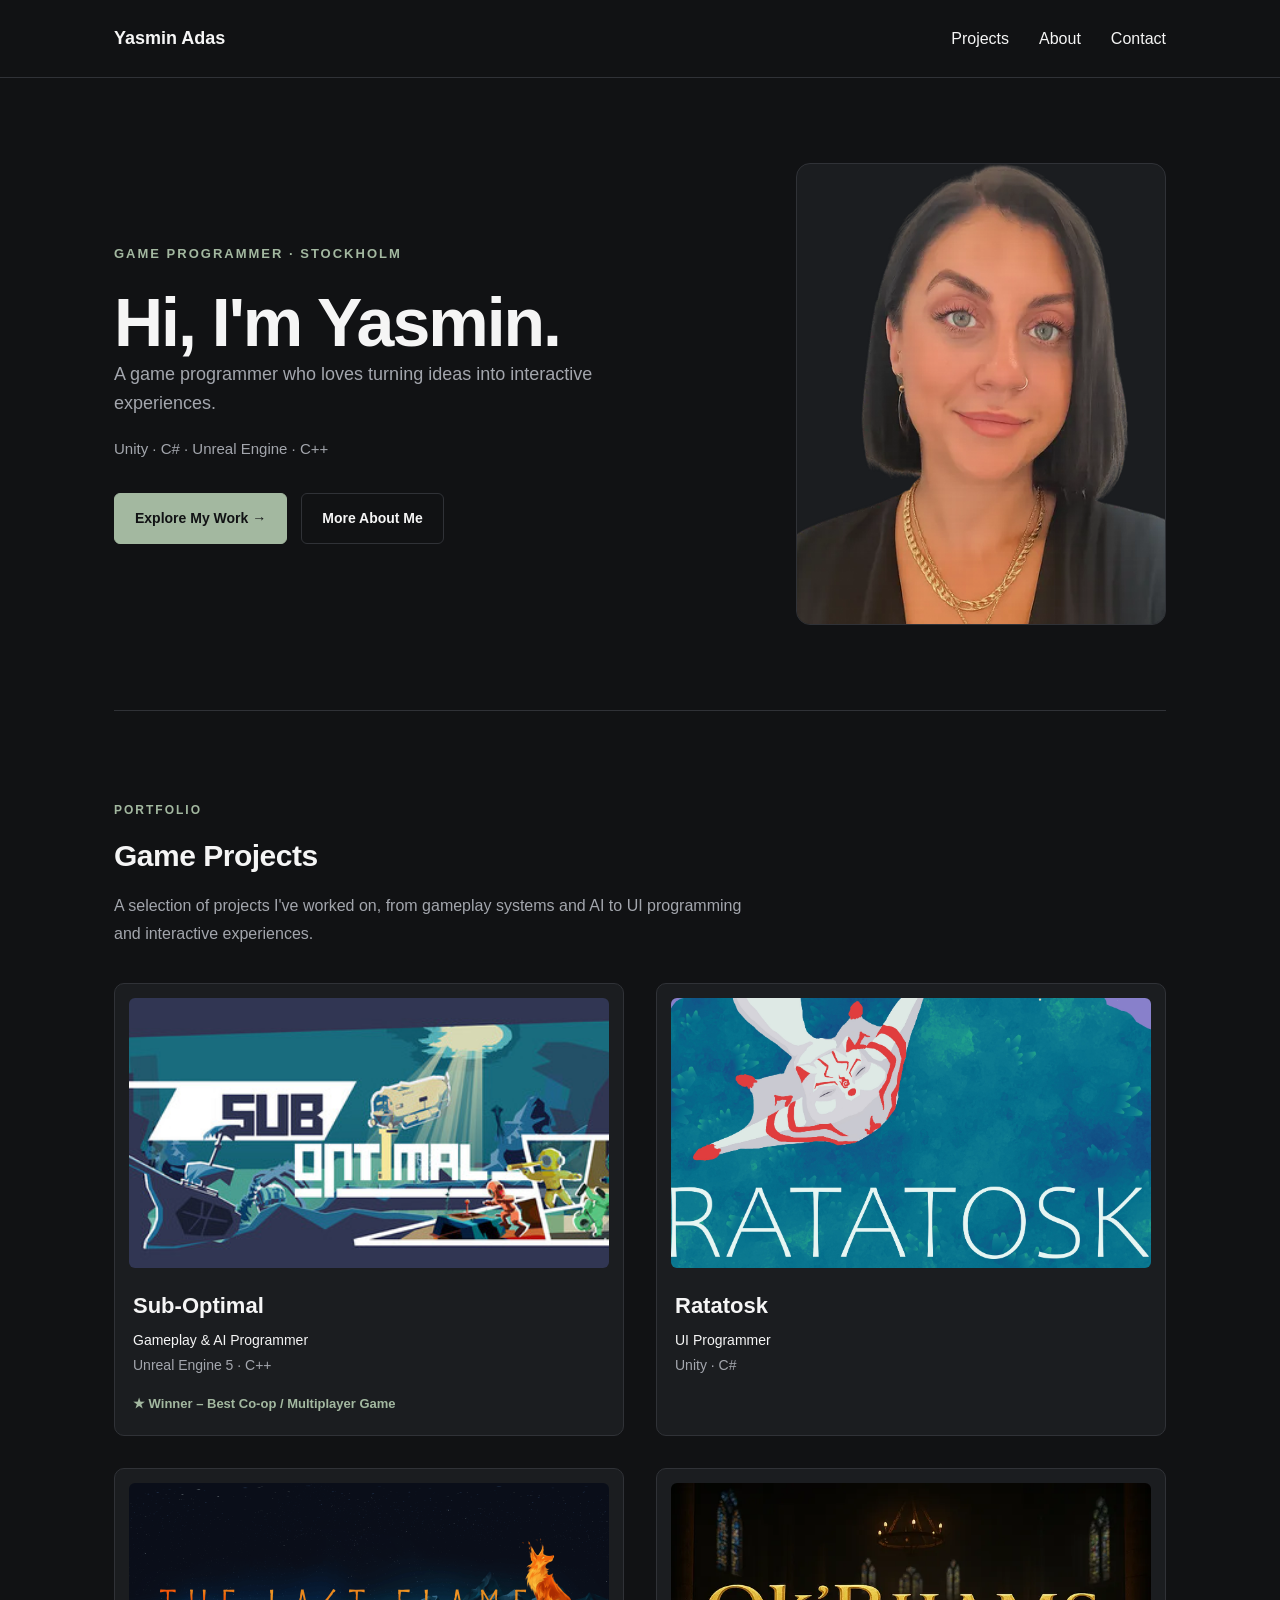
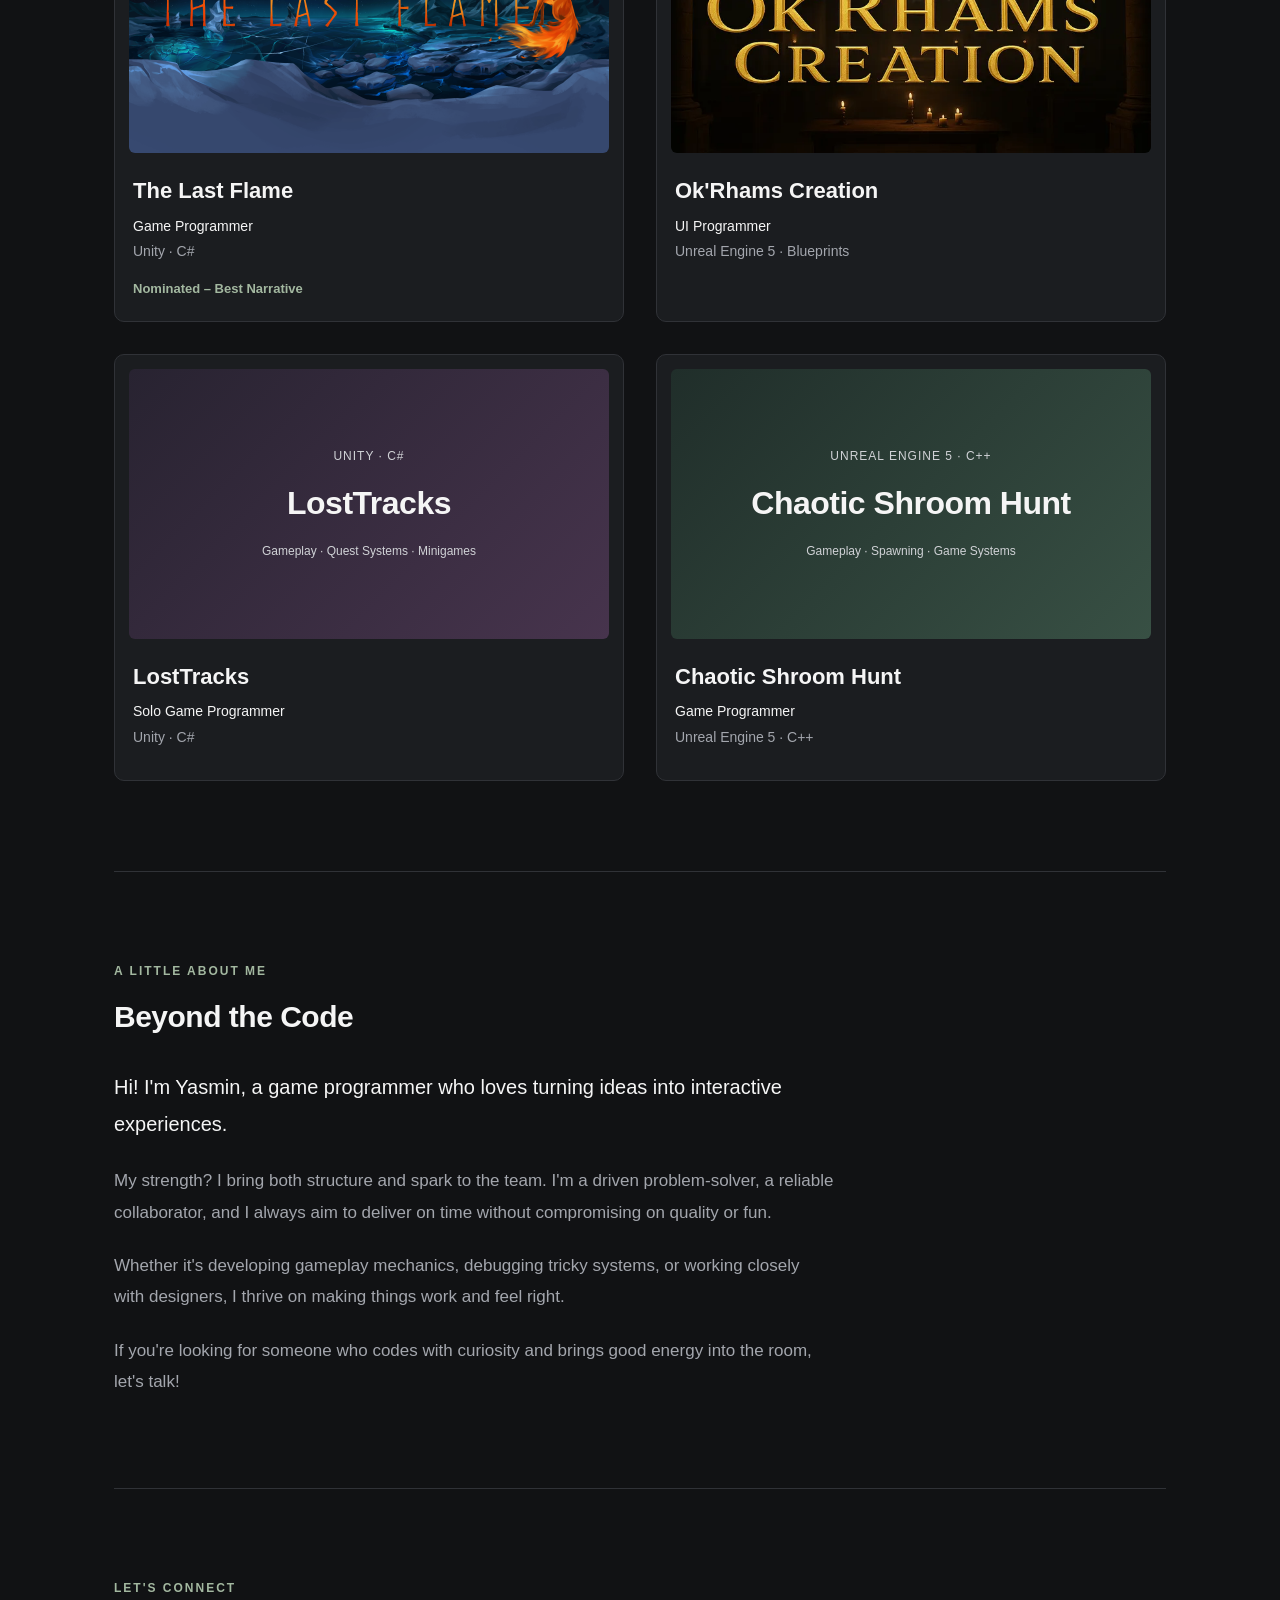
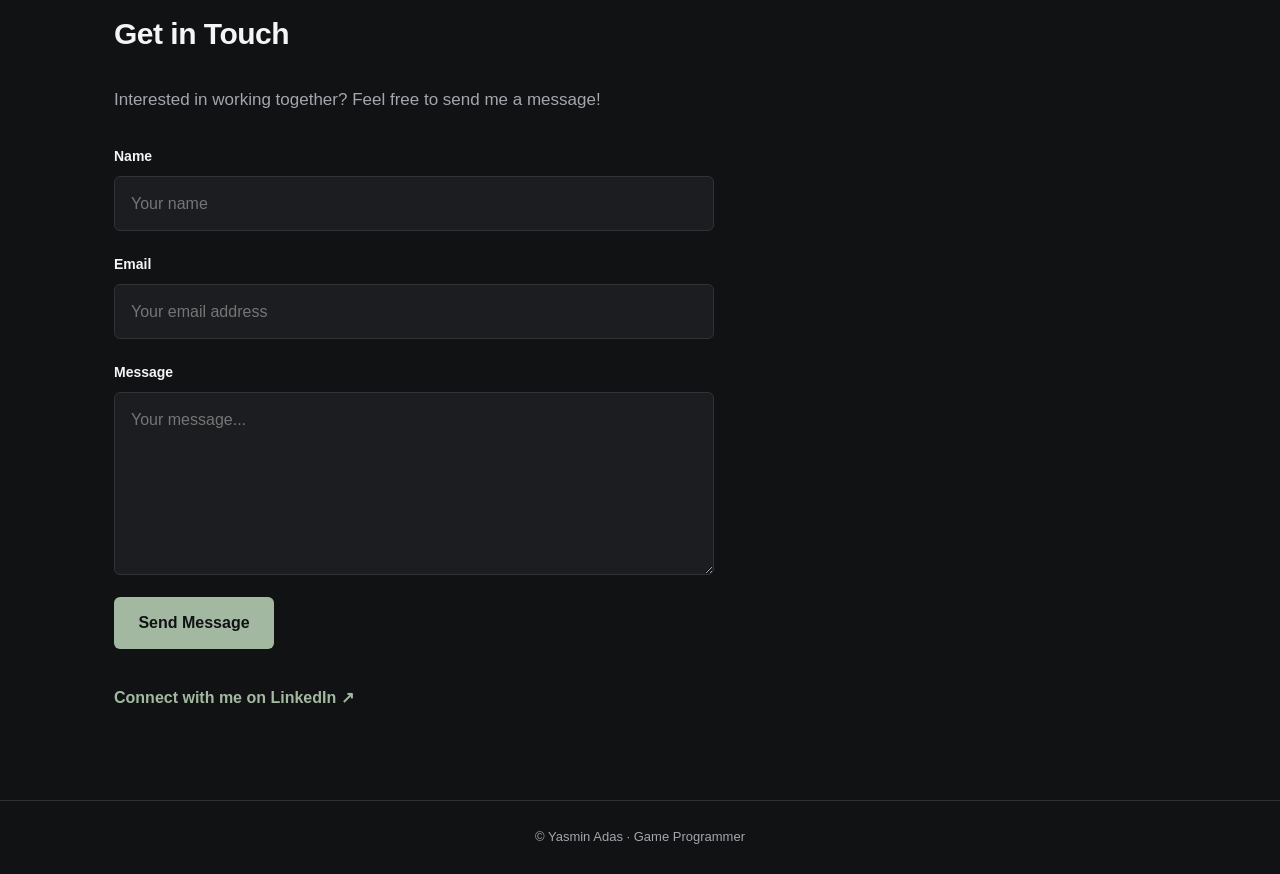
==== index.html @ 8366841c "Add files via upload" ====
<!DOCTYPE html>
<html lang="en">
<head>
    <meta charset="UTF-8">
    <meta name="viewport" content="width=device-width, initial-scale=1.0">
    <meta name="description" content="Yasmin Adas | Game Programmer specializing in gameplay, AI and game systems.">
    <title>Yasmin Adas | Game Programmer</title>
    <link rel="stylesheet" href="style.css">
</head>

<body>
    <header>
        <nav>
            <a class="site-name" href="#home">Yasmin Adas</a>

            <div class="nav-links">
                <a href="#projects">Projects</a>
                <a href="#about">About</a>
                <a href="#contact">Contact</a>
            </div>
        </nav>
    </header>

    <main>

        <!-- Home -->
        <section id="home">

            <div class="hero-content">

                <div class="hero-text">
                    <p class="hero-label">
                        GAME PROGRAMMER · STOCKHOLM
                    </p>

                    <h1>Hi, I'm Yasmin.</h1>

                    <p class="hero-description">
                        A game programmer who loves turning
                        ideas into interactive experiences.
                    </p>

                    <p class="hero-tech">
                        Unity · C# · Unreal Engine · C++
                    </p>

                    <div class="hero-actions">
                        <a class="primary-button" href="#projects">
                            Explore My Work →
                        </a>

                        <a class="secondary-button"
                           href="#about">
                            More About Me
                        </a>
                    </div>
                </div>

                <div class="hero-photo">
                    <img
                        src="images/selfie.webp"
                        alt="Portrait of Yasmin Adas"
                        fetchpriority="high"
                    >
                </div>

            </div>

        </section>

        <!-- Projects -->
        <section id="projects">
            <div class="section-heading">
                <p class="section-label">PORTFOLIO</p>
                <h2>Game Projects</h2>
                <p class="section-description">
                    A selection of projects I've worked on,
                    from gameplay systems and AI to UI
                    programming and interactive experiences.
                </p>
            </div>

            <div class="projects-grid">

                <!-- Sub-Optimal -->
                <article class="project-card">
                    <a class="project-card-link" href="suboptimal.html">
                        <img
                            src="images/suboptimal.jpg"
                            alt="Sub-Optimal gameplay"
                            class="project-image"
                            loading="lazy"
                        >

                        <div class="project-info">
                            <h3>Sub-Optimal</h3>

                            <p class="project-role">
                                Gameplay & AI Programmer
                            </p>

                            <p>Unreal Engine 5 · C++</p>

                            <span class="award">
                                ★ Winner – Best Co-op / Multiplayer Game
                            </span>
                        </div>
                    </a>
                </article>

                <!-- Ratatosk -->
                <article class="project-card">
                    <a class="project-card-link" href="ratatosk.html">
                        <img
                            src="images/ratatosk.jpg"
                            alt="Ratatosk gameplay"
                            class="project-image"
                            loading="lazy"
                        >

                        <div class="project-info">
                            <h3>Ratatosk</h3>

                            <p class="project-role">
                                UI Programmer
                            </p>

                            <p>Unity · C#</p>
                        </div>
                    </a>
                </article>

                <!-- The Last Flame -->
                <article class="project-card">
                    <a class="project-card-link" href="thelastflame.html">
                        <img
                            src="images/thelastflame.png"
                            alt="The Last Flame gameplay"
                            class="project-image"
                            loading="lazy"
                        >

                        <div class="project-info">
                            <h3>The Last Flame</h3>

                            <p class="project-role">
                                Game Programmer
                            </p>

                            <p>Unity · C#</p>

                            <span class="award">
                                Nominated – Best Narrative
                            </span>
                        </div>
                    </a>
                </article>

                <!-- Ok'Rhams Creation -->
                <article class="project-card">
                    <a class="project-card-link" href="okrhamscreation.html">
                        <img
                            src="images/okrhamscreation.webp"
                            alt="Ok'Rhams Creation gameplay"
                            class="project-image"
                            loading="lazy"
                        >

                        <div class="project-info">
                            <h3>Ok'Rhams Creation</h3>

                            <p class="project-role">
                                UI Programmer
                            </p>

                            <p>Unreal Engine 5 · Blueprints</p>
                        </div>
                    </a>
                </article>

                <!-- LostTracks -->
                <article class="project-card">
                    <a class="project-card-link" href="losttracks.html">

                        <div class="project-image project-placeholder losttracks">
                            <div class="placeholder-content">
                                <span>UNITY · C#</span>
                                <strong>LostTracks</strong>
                                <span>
                                    Gameplay · Quest Systems · Minigames
                                </span>
                            </div>
                        </div>

                        <div class="project-info">
                            <h3>LostTracks</h3>

                            <p class="project-role">
                                Solo Game Programmer
                            </p>

                            <p>Unity · C#</p>
                        </div>
                    </a>
                </article>

                <!-- Chaotic Shroom Hunt -->
                <article class="project-card">
                    <a class="project-card-link" href="chaoticshroomhunt.html">

                        <div class="project-image project-placeholder shroomhunt">
                            <div class="placeholder-content">
                                <span>UNREAL ENGINE 5 · C++</span>
                                <strong>Chaotic Shroom Hunt</strong>
                                <span>
                                    Gameplay · Spawning · Game Systems
                                </span>
                            </div>
                        </div>

                        <div class="project-info">
                            <h3>Chaotic Shroom Hunt</h3>

                            <p class="project-role">
                                Game Programmer
                            </p>

                            <p>Unreal Engine 5 · C++</p>
                        </div>
                    </a>
                </article>

            </div>
        </section>

        <!-- About -->
        <section id="about">
            <p class="section-label">A LITTLE ABOUT ME</p>
            <h2>Beyond the Code</h2>

            <div class="about-content">
                <p>
                    Hi! I'm Yasmin, a game programmer who loves
                    turning ideas into interactive experiences.
                </p>

                <p>
                    My strength? I bring both structure and spark
                    to the team. I'm a driven problem-solver,
                    a reliable collaborator, and I always aim
                    to deliver on time without compromising
                    on quality or fun.
                </p>

                <p>
                    Whether it's developing gameplay mechanics,
                    debugging tricky systems, or working closely
                    with designers, I thrive on making things
                    work and feel right.
                </p>

                <p>
                    If you're looking for someone who codes
                    with curiosity and brings good energy
                    into the room, let's talk!
                </p>
            </div>
        </section>

        <!-- Contact -->
        <section id="contact">
            <p class="section-label">LET'S CONNECT</p>
            <h2>Get in Touch</h2>

            <p class="contact-intro">
                Interested in working together?
                Feel free to send me a message!
            </p>

            <form
                id="contact-form"
                action="https://api.web3forms.com/submit"
                method="POST"
            >
                <input
                    type="hidden"
                    name="access_key"
                    value="6d12b110-4791-475f-9208-7886b071cc68"
                >

                <input
                    type="hidden"
                    name="subject"
                    value="New Portfolio Contact Message"
                >

                <input
                    type="hidden"
                    name="from_name"
                    value="Yasmin Adas Portfolio"
                >

                <input
                    type="checkbox"
                    name="botcheck"
                    style="display:none"
                    tabindex="-1"
                    autocomplete="off"
                    aria-hidden="true"
                >

                <div class="form-group">
                    <label for="contact-name">Name</label>
                    <input
                        type="text"
                        id="contact-name"
                        name="name"
                        placeholder="Your name"
                        maxlength="100"
                        autocomplete="name"
                        required
                    >
                </div>

                <div class="form-group">
                    <label for="contact-email">Email</label>
                    <input
                        type="email"
                        id="contact-email"
                        name="email"
                        placeholder="Your email address"
                        maxlength="254"
                        autocomplete="email"
                        required
                    >
                </div>

                <div class="form-group">
                    <label for="contact-message">Message</label>
                    <textarea
                        id="contact-message"
                        name="message"
                        rows="6"
                        placeholder="Your message..."
                        maxlength="5000"
                        required
                    ></textarea>
                </div>

                <button type="submit" id="contact-submit">
                    Send Message
                </button>

                <p id="form-status"
                   role="status"
                   aria-live="polite"></p>
            </form>

            <div class="social-links">
                <a
                    href="https://www.linkedin.com/in/yasminadas0/"
                    target="_blank"
                    rel="noopener noreferrer"
                >
                    Connect with me on LinkedIn ↗
                </a>
            </div>
        </section>

    </main>

    <footer>
        <p>© Yasmin Adas · Game Programmer</p>
    </footer>

    <script>
        const contactForm = document.getElementById("contact-form");
        const contactSubmit = document.getElementById("contact-submit");
        const formStatus = document.getElementById("form-status");

        contactForm.addEventListener("submit", async (event) => {
            event.preventDefault();

            contactSubmit.disabled = true;
            contactSubmit.textContent = "Sending...";
            formStatus.textContent = "";

            try {
                const formData = new FormData(contactForm);

                const response = await fetch(contactForm.action, {
                    method: "POST",
                    body: formData,
                    headers: {
                        Accept: "application/json"
                    }
                });

                const result = await response.json();

                if (response.ok && result.success) {
                    formStatus.textContent =
                        "Thank you! Your message has been sent.";
                    contactForm.reset();
                } else {
                    formStatus.textContent =
                        "Something went wrong. Please try again.";
                }
            } catch (error) {
                formStatus.textContent =
                    "Unable to send your message. Please try again.";
            } finally {
                contactSubmit.disabled = false;
                contactSubmit.textContent = "Send Message";
            }
        });
    </script>
</body>
</html>
---- style.css ----
/* Base styles */
:root {
    --background: #111214;
    --surface: #1b1d20;
    --text: #f5f5f5;
    --muted: #a3a6ad;
    --accent: #a3b8a0;
    --border: #303237;
}

* {
    box-sizing: border-box;
}

html {
    scroll-behavior: smooth;
}

body {
    margin: 0;
    background: var(--background);
    color: var(--text);
    font-family: Arial, Helvetica, sans-serif;
    line-height: 1.6;
}

a {
    color: inherit;
    text-decoration: none;
}

/* Navigation */
header {
    border-bottom: 1px solid var(--border);
}

nav {
    max-width: 1100px;
    margin: 0 auto;
    padding: 24px;
    display: flex;
    align-items: center;
    justify-content: space-between;
    gap: 24px;
}

nav > a {
    font-weight: 700;
    font-size: 18px;
}

nav > div {
    display: flex;
    flex-wrap: wrap;
    gap: 28px;
}

nav a:hover {
    color: var(--accent);
}

/* Main layout */
main {
    max-width: 1100px;
    margin: 0 auto;
    padding: 0 24px;
}

section {
    padding: 90px 0;
    scroll-margin-top: 30px;
}

section + section {
    border-top: 1px solid var(--border);
}

/* Home */
#home {
    min-height: 480px;
    display: flex;
    flex-direction: column;
    justify-content: center;
    align-items: flex-start;
    gap: 14px;
}

#home p,
#home h1 {
    margin: 0;
}

#home p:first-child {
    color: var(--accent);
    font-size: 13px;
    font-weight: 700;
    letter-spacing: 2px;
}

h1 {
    font-size: clamp(42px, 7vw, 76px);
    line-height: 1.1;
    letter-spacing: -2px;
}

#home p:nth-of-type(2) {
    color: var(--muted);
    font-size: 18px;
}

#home a {
    display: inline-block;
    margin-top: 20px;
    padding: 12px 22px;
    border: 1px solid var(--accent);
    border-radius: 5px;
    transition: background 0.2s, color 0.2s;
}

#home a:hover {
    background: var(--accent);
    color: var(--background);
}

/* Section headings */
h2 {
    margin: 0 0 28px;
    font-size: 30px;
    letter-spacing: -0.5px;
}

/* Project grid */
.projects-grid {
    display: grid;
    grid-template-columns: repeat(2, minmax(0, 1fr));
    gap: 32px;
}

/* Project cards */
.project-card {
    min-width: 0;
    padding: 16px;
    background: var(--surface);
    border: 1px solid var(--border);
    border-radius: 10px;
    transition: border-color 0.2s ease;
}

.project-card:hover {
    border-color: var(--accent);
}

/* Project images */
.project-image {
    display: block;
    width: 100%;
    aspect-ratio: 16 / 9;
    object-fit: cover;
    background: #292c30;
    border-radius: 6px;
}

/* Project information */
.project-card h3 {
    margin: 18px 0 4px;
    font-size: 22px;
}

.project-card p {
    margin: 0 0 12px;
    color: var(--muted);
    font-size: 14px;
}

.award {
    display: inline-block;
    color: var(--accent);
    font-size: 13px;
    font-weight: 600;
}

/* Placeholders for projects without screenshots */
.project-placeholder {
    display: flex;
    align-items: center;
    justify-content: center;
    padding: 24px;
    overflow: hidden;
}

.losttracks {
    background: linear-gradient(135deg, #282331, #47344d);
}

.shroomhunt {
    background: linear-gradient(135deg, #202e2a, #385044);
}

.placeholder-content {
    display: flex;
    flex-direction: column;
    align-items: center;
    gap: 12px;
    text-align: center;
}

.placeholder-content strong {
    font-size: clamp(22px, 3vw, 32px);
    letter-spacing: -0.5px;
}

.placeholder-content span {
    color: #d0d2d6;
    font-size: 12px;
    letter-spacing: 1px;
}

.placeholder-content span:last-child {
    letter-spacing: normal;
}

/* Mobile */
@media (max-width: 700px) {
    nav {
        flex-direction: column;
        align-items: flex-start;
        padding: 20px 0;
    }

    nav > div {
        gap: 20px;
    }

    section {
        padding: 60px 0;
    }

    #home {
        min-height: 380px;
    }

    #home p:nth-of-type(2) {
        font-size: 16px;
    }

    .projects-grid {
        grid-template-columns: 1fr;
        gap: 20px;
    }
}

@media (prefers-reduced-motion: reduce) {
    html {
        scroll-behavior: auto;
    }

    #home a,
    .project-card {
        transition: none;
    }
}

/* Project detail page */
.project-detail {
    padding-top: 50px;
}

.back-link {
    display: inline-block;
    margin-bottom: 40px;
    color: var(--muted);
    font-size: 14px;
}

.back-link:hover {
    color: var(--accent);
}

.project-detail h1 {
    margin: 0 0 12px;
    font-size: clamp(42px, 6vw, 64px);
}

.project-subtitle {
    margin: 0 0 28px;
    color: var(--muted);
    font-size: 17px;
}

.project-awards {
    display: flex;
    flex-wrap: wrap;
    gap: 10px;
    margin-bottom: 40px;
}

.project-awards p {
    margin: 0;
    padding: 8px 14px;
    border: 1px solid var(--border);
    border-radius: 5px;
    color: var(--accent);
    font-size: 13px;
}

.project-hero-image {
    display: block;
    width: 100%;
    max-height: 550px;
    object-fit: cover;
    border-radius: 8px;
}

.project-detail-content {
    max-width: 800px;
    margin: 40px auto 0;
}

.project-detail-content section {
    padding: 40px 0;
}

.project-detail-content h2 {
    margin-bottom: 16px;
}

.project-detail-content p {
    color: var(--muted);
    font-size: 16px;
    line-height: 1.8;
}

/* Mobile */
@media (max-width: 700px) {
    .project-detail {
        padding-top: 30px;
    }

    .project-awards {
        flex-direction: column;
        align-items: flex-start;
    }

    .project-detail-content section {
        padding: 30px 0;
    }
}

/* About Me */
.about-content {
    max-width: 720px;
}

.about-content p {
    margin: 0 0 22px;
    color: var(--muted);
    font-size: 17px;
    line-height: 1.85;
}

.about-content p:first-child {
    color: var(--text);
    font-size: 20px;
    font-weight: 500;
}

.about-content p:last-child {
    margin-bottom: 0;
}

@media (max-width: 700px) {
    .about-content p {
        font-size: 16px;
        line-height: 1.7;
    }

    .about-content p:first-child {
        font-size: 18px;
    }
}

/* Contact section */
.contact-intro {
    max-width: 600px;
    margin: 0 0 32px;
    color: var(--muted);
    font-size: 17px;
}

#contact-form {
    max-width: 600px;
    display: flex;
    flex-direction: column;
    gap: 22px;
}

.form-group {
    display: flex;
    flex-direction: column;
    gap: 8px;
}

.form-group label {
    font-size: 14px;
    font-weight: 600;
}

.form-group input,
.form-group textarea {
    width: 100%;
    padding: 14px 16px;
    background: var(--surface);
    border: 1px solid var(--border);
    border-radius: 6px;
    color: var(--text);
    font: inherit;
    transition: border-color 0.2s;
}

.form-group textarea {
    resize: vertical;
    min-height: 150px;
}

.form-group input:focus,
.form-group textarea:focus {
    outline: 2px solid var(--accent);
    outline-offset: 2px;
    border-color: var(--accent);
}

#contact-submit {
    align-self: flex-start;
    min-width: 160px;
    padding: 13px 24px;
    background: var(--accent);
    color: var(--background);
    border: none;
    border-radius: 6px;
    font: inherit;
    font-weight: 600;
    cursor: pointer;
    transition: opacity 0.2s;
}

#contact-submit:hover {
    opacity: 0.85;
}

#contact-submit:disabled {
    opacity: 0.5;
    cursor: not-allowed;
}

#form-status {
    margin: 0;
    font-size: 14px;
}

#form-status:empty {
    display: none;
}

.social-links {
    margin-top: 36px;
}

.social-links a {
    color: var(--accent);
    font-weight: 600;
}

.social-links a:hover {
    text-decoration: underline;
}

/* Accessible project links */
.project-card-link {
    display: block;
    height: 100%;
}

.project-card:focus-within {
    border-color: var(--accent);
}

.project-card-link:focus-visible {
    outline: 2px solid var(--accent);
    outline-offset: 5px;
    border-radius: 6px;
}

/* Mobile */
@media (max-width: 700px) {
    .contact-intro {
        font-size: 16px;
    }

    #contact-submit {
        width: 100%;
    }
}

@media (prefers-reduced-motion: reduce) {
    .form-group input,
    .form-group textarea,
    #contact-submit {
        transition: none;
    }
}

/* Refined navigation */
.site-name {
    white-space: nowrap;
}

.nav-links {
    display: flex;
    gap: 30px;
}

/* Hero layout */
#home {
    min-height: 570px;
    padding: 85px 0;
    display: block;
}

.hero-content {
    width: 100%;
    display: grid;
    grid-template-columns: minmax(0, 1.2fr) minmax(0, 0.8fr);
    align-items: center;
    gap: 65px;
}

.hero-text {
    min-width: 0;
}

#home .hero-label {
    margin: 0 0 20px;
    color: var(--accent);
    font-size: 12px;
    font-weight: 700;
    letter-spacing: 2px;
}

.hero-text h1 {
    margin: 0 0 24px;
    font-size: clamp(42px, 5.5vw, 68px);
    line-height: 1.1;
    letter-spacing: -2px;
}

#home .hero-description {
    margin: 0 0 20px;
    max-width: 490px;
    color: var(--text);
    font-size: clamp(18px, 2vw, 22px);
    line-height: 1.6;
}

#home .hero-tech {
    margin: 0;
    color: var(--muted);
    font-size: 15px;
}

.hero-actions {
    display: flex;
    flex-wrap: wrap;
    align-items: center;
    gap: 14px;
    margin-top: 32px;
}

#home .hero-actions a {
    margin: 0;
    padding: 13px 20px;
    border-radius: 6px;
    font-size: 14px;
    font-weight: 600;
}

#home .primary-button {
    background: var(--accent);
    color: var(--background);
    border: 1px solid var(--accent);
}

#home .primary-button:hover {
    background: transparent;
    color: var(--accent);
}

#home .secondary-button {
    background: transparent;
    color: var(--text);
    border: 1px solid var(--border);
}

#home .secondary-button:hover {
    border-color: var(--accent);
    color: var(--accent);
    background: transparent;
}

/* Portrait */
.hero-photo {
    width: 100%;
    max-width: 370px;
    justify-self: end;
    aspect-ratio: 4 / 5;
    overflow: hidden;
    border-radius: 14px;
    background: var(--surface);
    border: 1px solid var(--border);
}

.hero-photo img {
    display: block;
    width: 100%;
    height: 100%;
    object-fit: cover;
    object-position: center;
}

/* Section headings */
.section-heading {
    margin-bottom: 36px;
}

.section-label {
    margin: 0 0 12px;
    color: var(--accent);
    font-size: 12px;
    font-weight: 700;
    letter-spacing: 2px;
}

.section-heading h2 {
    margin-bottom: 12px;
}

.section-description {
    max-width: 650px;
    margin: 0;
    color: var(--muted);
    font-size: 16px;
    line-height: 1.7;
}

/* Project card improvements */
.project-card {
    overflow: hidden;
    padding: 14px;
}

.project-info {
    padding: 4px 4px 6px;
}

.project-info h3 {
    margin: 16px 0 6px;
}

.project-info .project-role {
    margin-bottom: 3px;
    color: var(--text);
    font-weight: 500;
}

.project-info p {
    color: var(--muted);
}

.project-info .award {
    margin-top: 5px;
    color: var(--accent);
}

/* About */
#about .about-content {
    max-width: 720px;
}

/* Footer */
footer {
    padding: 26px 24px;
    border-top: 1px solid var(--border);
    text-align: center;
}

footer p {
    margin: 0;
    color: var(--muted);
    font-size: 13px;
}

/* Tablet */
@media (max-width: 850px) {
    .hero-content {
        gap: 30px;
    }

    .hero-photo {
        max-width: 300px;
    }
}

/* Mobile */
@media (max-width: 700px) {
    nav {
        padding: 20px 24px;
    }

    .nav-links {
        gap: 20px;
    }

    #home {
        min-height: auto;
        padding: 65px 0;
    }

    .hero-content {
        grid-template-columns: 1fr;
        gap: 35px;
    }

    .hero-photo {
        max-width: 280px;
        justify-self: center;
    }

    .hero-text h1 {
        font-size: clamp(38px, 9vw, 52px);
    }

    #home .hero-description {
        font-size: 18px;
    }

    .hero-actions {
        gap: 12px;
    }

    .section-description {
        font-size: 15px;
    }
}

@media (prefers-reduced-motion: reduce) {
    .project-card,
    #home .hero-actions a {
        transition: none;
    }
}
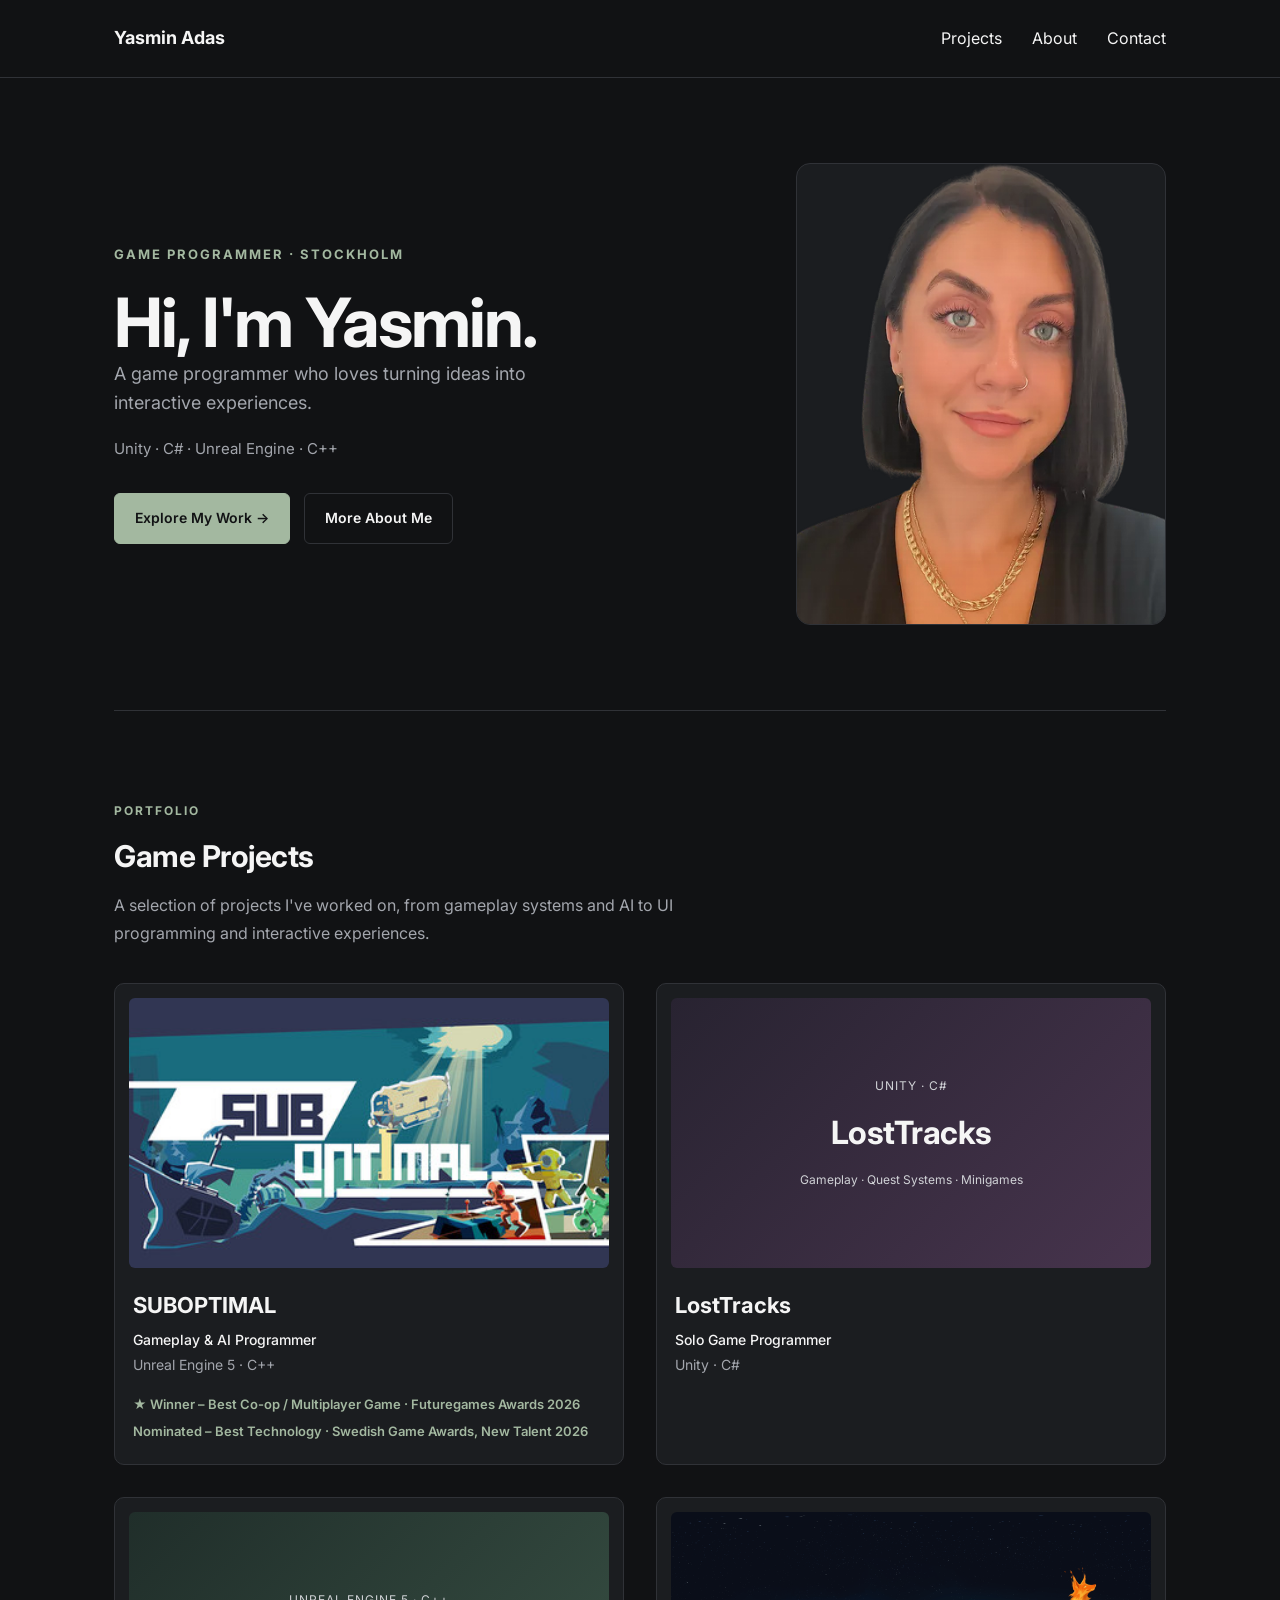
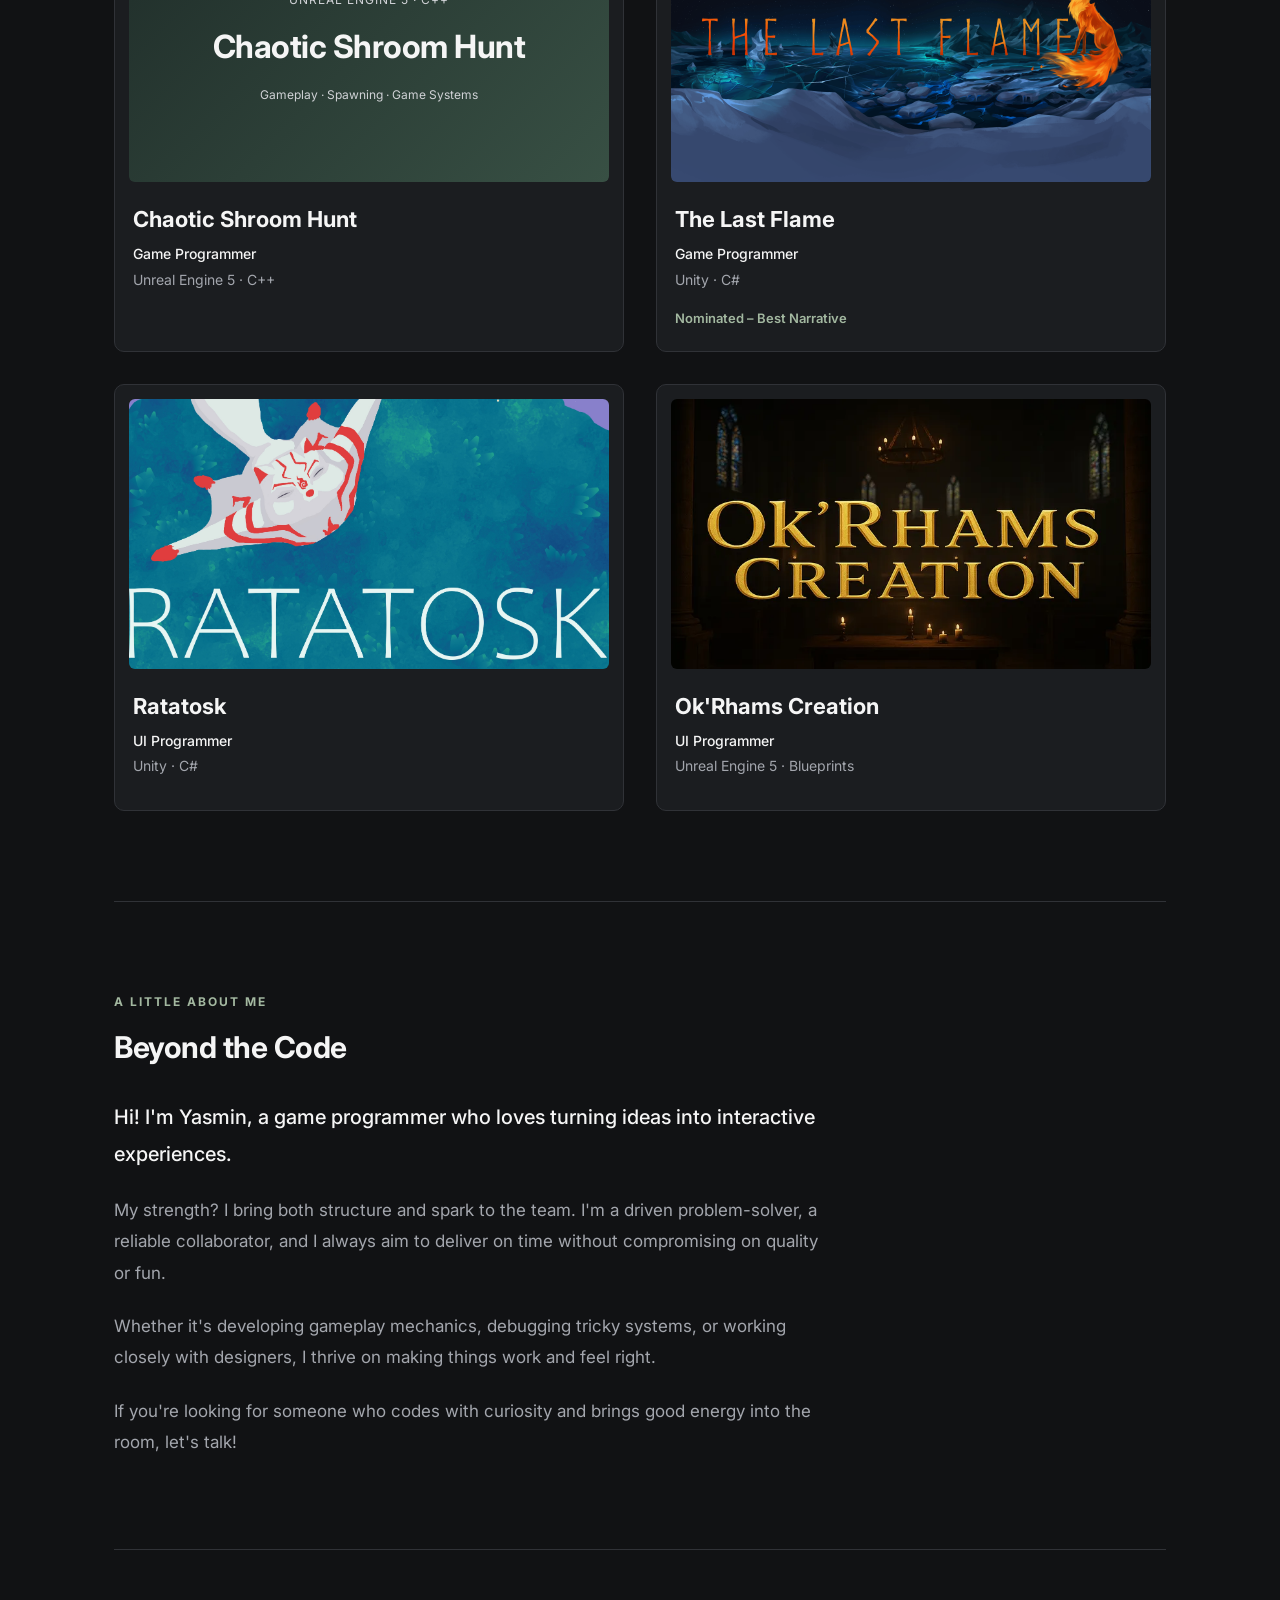
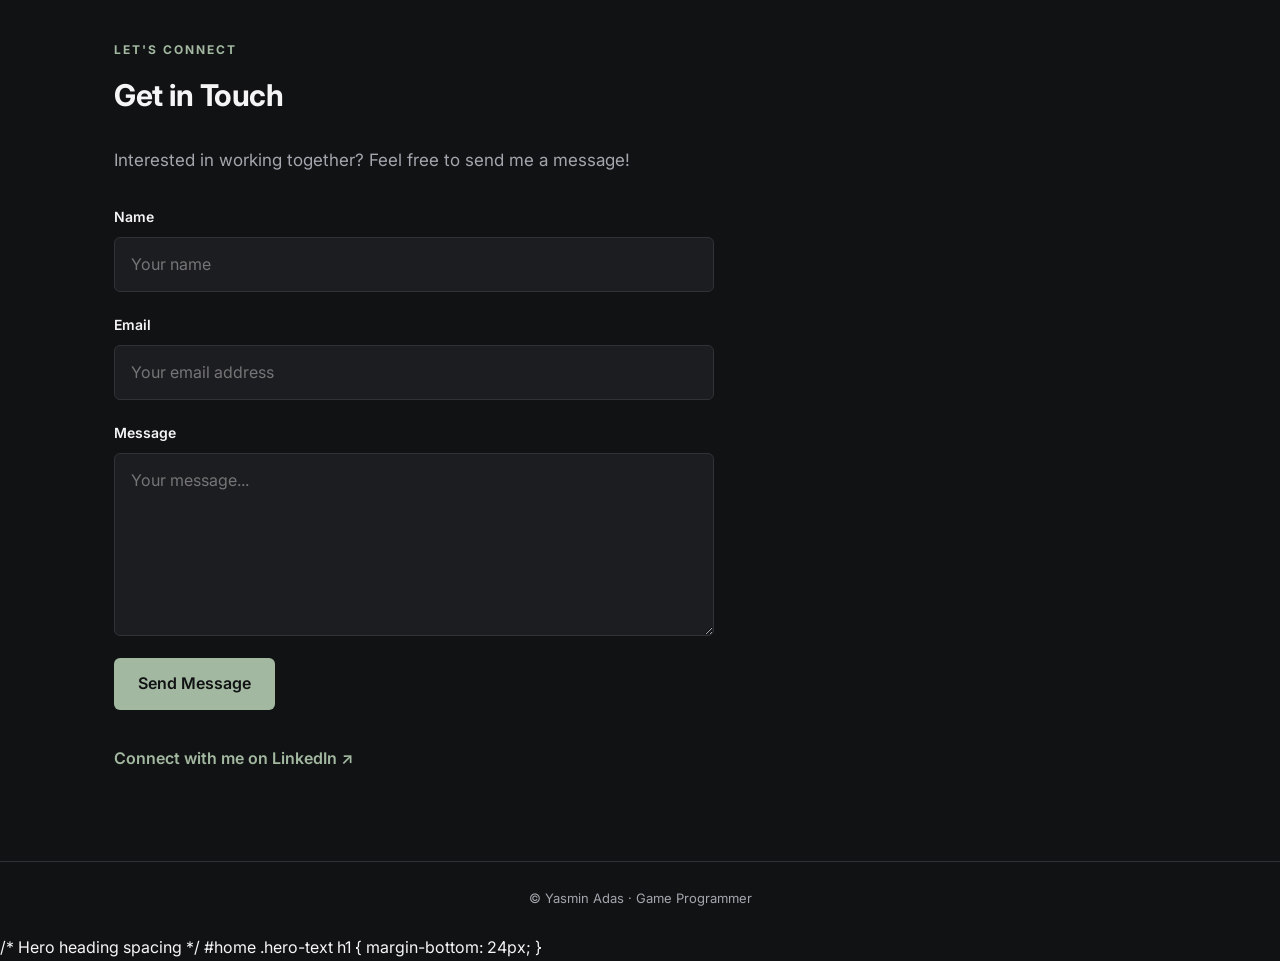
==== commit 6fb77277: "Update portfolio design and project navigation" ====
--- a/index.html
+++ b/index.html
@@ -26,7 +26,6 @@
 
         <!-- Home -->
         <section id="home">
-
             <div class="hero-content">
 
                 <div class="hero-text">
@@ -50,8 +49,7 @@
                             Explore My Work →
                         </a>
 
-                        <a class="secondary-button"
-                           href="#about">
+                        <a class="secondary-button" href="#about">
                             More About Me
                         </a>
                     </div>
@@ -64,9 +62,7 @@
                         fetchpriority="high"
                     >
                 </div>
-
-            </div>
-
+            </div>
         </section>
 
         <!-- Projects -->
@@ -83,18 +79,18 @@
 
             <div class="projects-grid">
 
-                <!-- Sub-Optimal -->
+                <!-- SUBOPTIMAL -->
                 <article class="project-card">
                     <a class="project-card-link" href="suboptimal.html">
                         <img
                             src="images/suboptimal.jpg"
-                            alt="Sub-Optimal gameplay"
+                            alt="SUBOPTIMAL artwork"
                             class="project-image"
                             loading="lazy"
                         >
 
                         <div class="project-info">
-                            <h3>Sub-Optimal</h3>
+                            <h3>SUBOPTIMAL</h3>
 
                             <p class="project-role">
                                 Gameplay & AI Programmer
@@ -103,86 +99,19 @@
                             <p>Unreal Engine 5 · C++</p>
 
                             <span class="award">
-                                ★ Winner – Best Co-op / Multiplayer Game
+                                ★ Winner – Best Co-op / Multiplayer Game · Futuregames Awards 2026
                             </span>
-                        </div>
-                    </a>
-                </article>
-
-                <!-- Ratatosk -->
-                <article class="project-card">
-                    <a class="project-card-link" href="ratatosk.html">
-                        <img
-                            src="images/ratatosk.jpg"
-                            alt="Ratatosk gameplay"
-                            class="project-image"
-                            loading="lazy"
-                        >
-
-                        <div class="project-info">
-                            <h3>Ratatosk</h3>
-
-                            <p class="project-role">
-                                UI Programmer
-                            </p>
-
-                            <p>Unity · C#</p>
-                        </div>
-                    </a>
-                </article>
-
-                <!-- The Last Flame -->
-                <article class="project-card">
-                    <a class="project-card-link" href="thelastflame.html">
-                        <img
-                            src="images/thelastflame.png"
-                            alt="The Last Flame gameplay"
-                            class="project-image"
-                            loading="lazy"
-                        >
-
-                        <div class="project-info">
-                            <h3>The Last Flame</h3>
-
-                            <p class="project-role">
-                                Game Programmer
-                            </p>
-
-                            <p>Unity · C#</p>
-
+                            <br>
                             <span class="award">
-                                Nominated – Best Narrative
+                                Nominated – Best Technology · Swedish Game Awards, New Talent 2026
                             </span>
                         </div>
                     </a>
                 </article>
 
-                <!-- Ok'Rhams Creation -->
-                <article class="project-card">
-                    <a class="project-card-link" href="okrhamscreation.html">
-                        <img
-                            src="images/okrhamscreation.webp"
-                            alt="Ok'Rhams Creation gameplay"
-                            class="project-image"
-                            loading="lazy"
-                        >
-
-                        <div class="project-info">
-                            <h3>Ok'Rhams Creation</h3>
-
-                            <p class="project-role">
-                                UI Programmer
-                            </p>
-
-                            <p>Unreal Engine 5 · Blueprints</p>
-                        </div>
-                    </a>
-                </article>
-
                 <!-- LostTracks -->
                 <article class="project-card">
                     <a class="project-card-link" href="losttracks.html">
-
                         <div class="project-image project-placeholder losttracks">
                             <div class="placeholder-content">
                                 <span>UNITY · C#</span>
@@ -208,7 +137,6 @@
                 <!-- Chaotic Shroom Hunt -->
                 <article class="project-card">
                     <a class="project-card-link" href="chaoticshroomhunt.html">
-
                         <div class="project-image project-placeholder shroomhunt">
                             <div class="placeholder-content">
                                 <span>UNREAL ENGINE 5 · C++</span>
@@ -227,6 +155,76 @@
                             </p>
 
                             <p>Unreal Engine 5 · C++</p>
+                        </div>
+                    </a>
+                </article>
+
+                <!-- The Last Flame -->
+                <article class="project-card">
+                    <a class="project-card-link" href="thelastflame.html">
+                        <img
+                            src="images/thelastflame.png"
+                            alt="The Last Flame artwork"
+                            class="project-image"
+                            loading="lazy"
+                        >
+
+                        <div class="project-info">
+                            <h3>The Last Flame</h3>
+
+                            <p class="project-role">
+                                Game Programmer
+                            </p>
+
+                            <p>Unity · C#</p>
+
+                            <span class="award">
+                                Nominated – Best Narrative
+                            </span>
+                        </div>
+                    </a>
+                </article>
+
+                <!-- Ratatosk -->
+                <article class="project-card">
+                    <a class="project-card-link" href="ratatosk.html">
+                        <img
+                            src="images/ratatosk.jpg"
+                            alt="Ratatosk artwork"
+                            class="project-image"
+                            loading="lazy"
+                        >
+
+                        <div class="project-info">
+                            <h3>Ratatosk</h3>
+
+                            <p class="project-role">
+                                UI Programmer
+                            </p>
+
+                            <p>Unity · C#</p>
+                        </div>
+                    </a>
+                </article>
+
+                <!-- Ok'Rhams Creation -->
+                <article class="project-card">
+                    <a class="project-card-link" href="okrhamscreation.html">
+                        <img
+                            src="images/okrhamscreation.webp"
+                            alt="Ok'Rhams Creation artwork"
+                            class="project-image"
+                            loading="lazy"
+                        >
+
+                        <div class="project-info">
+                            <h3>Ok'Rhams Creation</h3>
+
+                            <p class="project-role">
+                                UI Programmer
+                            </p>
+
+                            <p>Unreal Engine 5 · Blueprints</p>
                         </div>
                     </a>
                 </article>
@@ -352,9 +350,11 @@
                     Send Message
                 </button>
 
-                <p id="form-status"
-                   role="status"
-                   aria-live="polite"></p>
+                <p
+                    id="form-status"
+                    role="status"
+                    aria-live="polite"
+                ></p>
             </form>
 
             <div class="social-links">
@@ -367,7 +367,6 @@
                 </a>
             </div>
         </section>
-
     </main>
 
     <footer>
@@ -418,3 +417,7 @@
     </script>
 </body>
 </html>
+/* Hero heading spacing */
+#home .hero-text h1 {
+    margin-bottom: 24px;
+}
--- a/style.css
+++ b/style.css
@@ -1,6 +1,8 @@
 
 /* Base styles */
+@import url('https://fonts.googleapis.com/css2?family=Inter:wght@400;500;600;700&display=swap');
 :root {
+
     --background: #111214;
     --surface: #1b1d20;
     --text: #f5f5f5;
@@ -21,7 +23,7 @@
     margin: 0;
     background: var(--background);
     color: var(--text);
-    font-family: Arial, Helvetica, sans-serif;
+    font-family: 'Inter', Arial, Helvetica, sans-serif;
     line-height: 1.6;
 }
 
@@ -758,5 +760,25 @@
         transition: none;
     }
 }
-
-
+/* Subtle project card hover effect */
+@media (hover: hover) {
+    .project-card {
+        transition: transform 0.2s ease, border-color 0.2s ease;
+    }
+
+    .project-card:hover {
+        transform: translateY(-4px);
+        border-color: var(--accent);
+    }
+}
+
+@media (prefers-reduced-motion: reduce) {
+    .project-card {
+        transition: none;
+    }
+
+    .project-card:hover {
+        transform: none;
+    }
+}
+
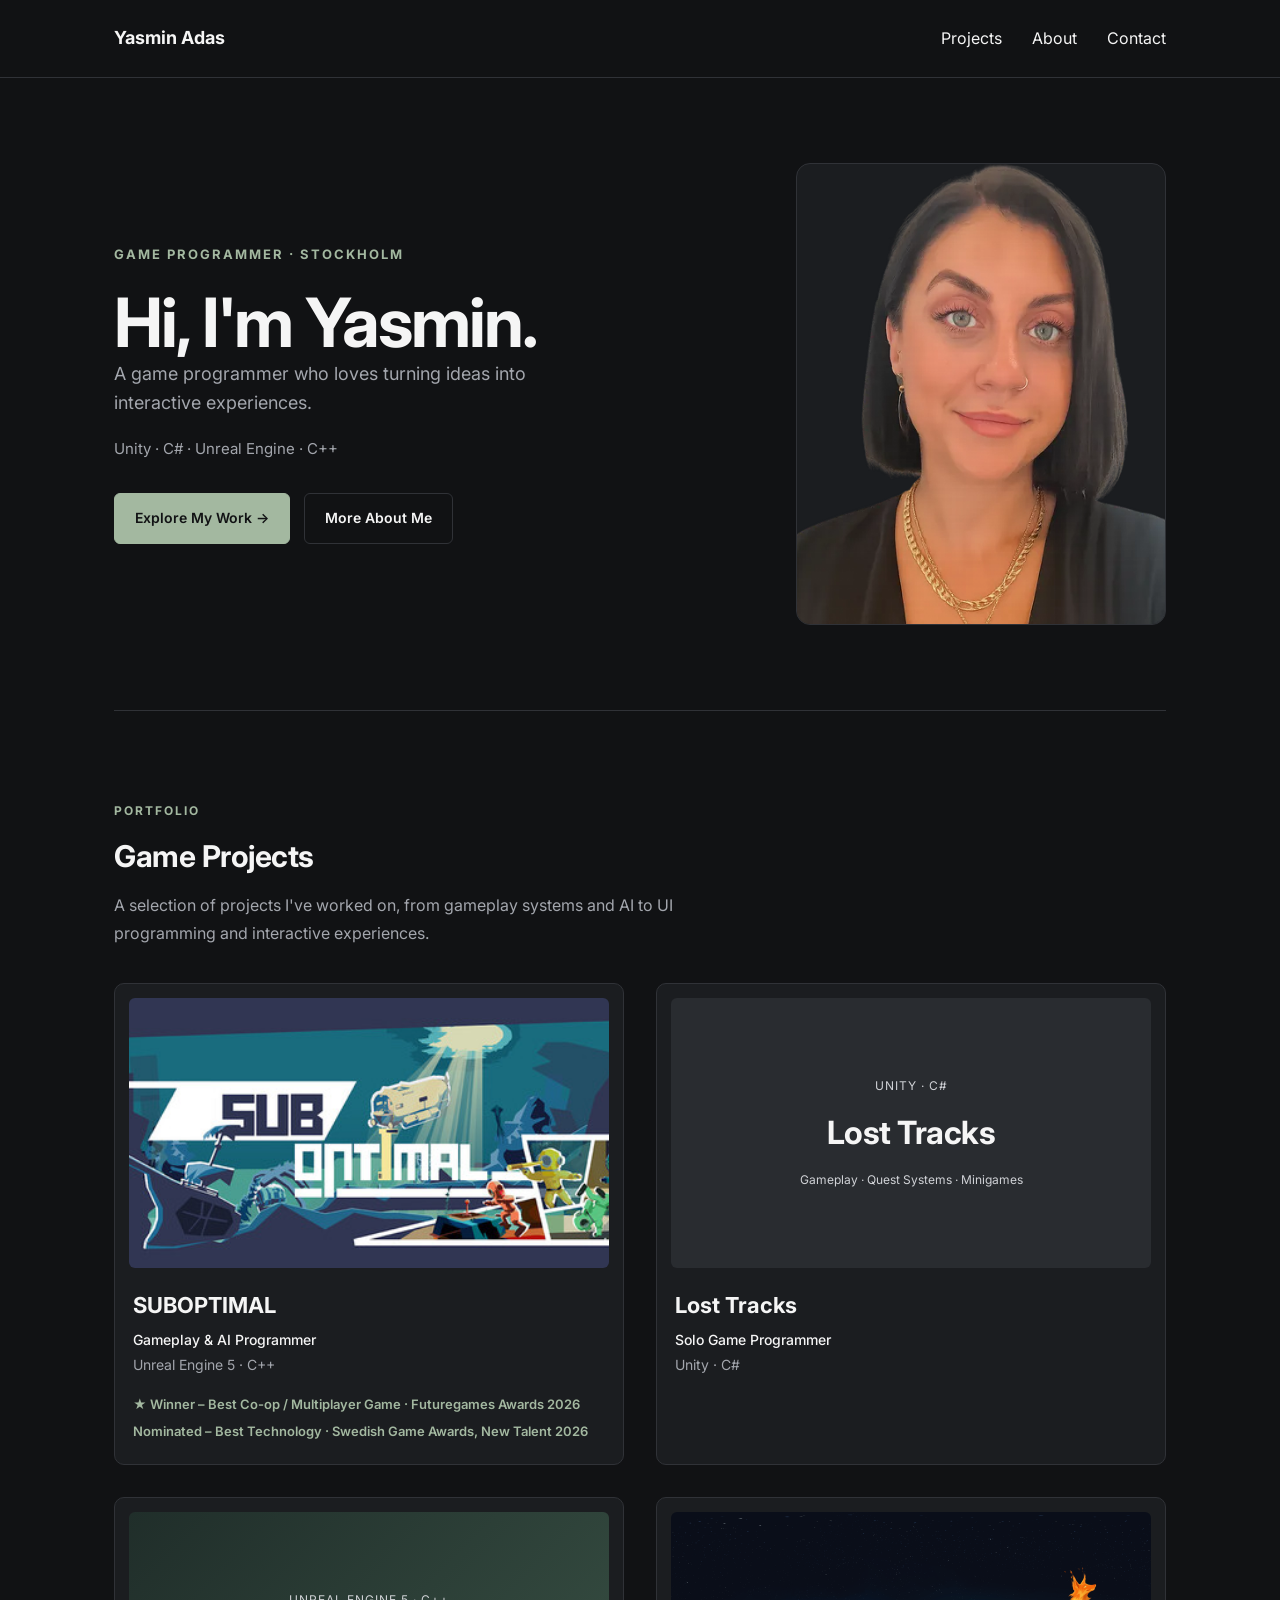
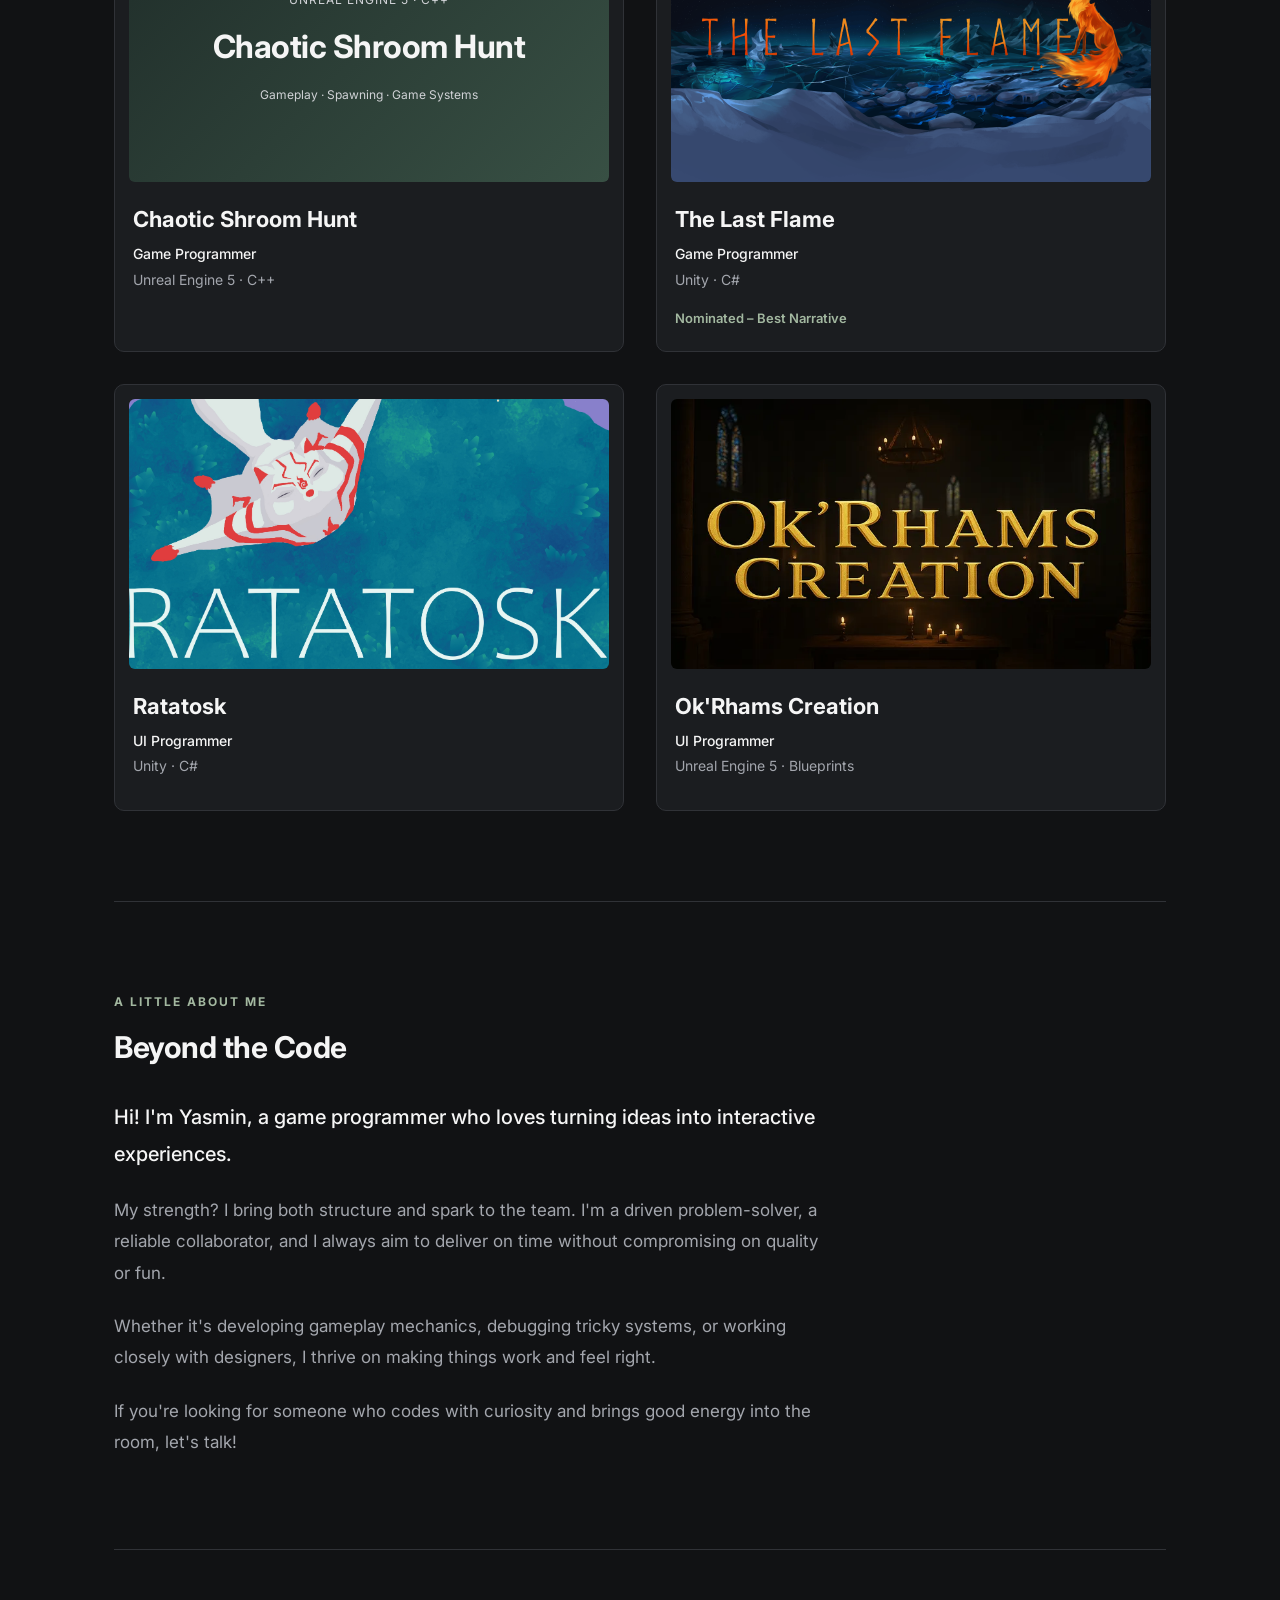
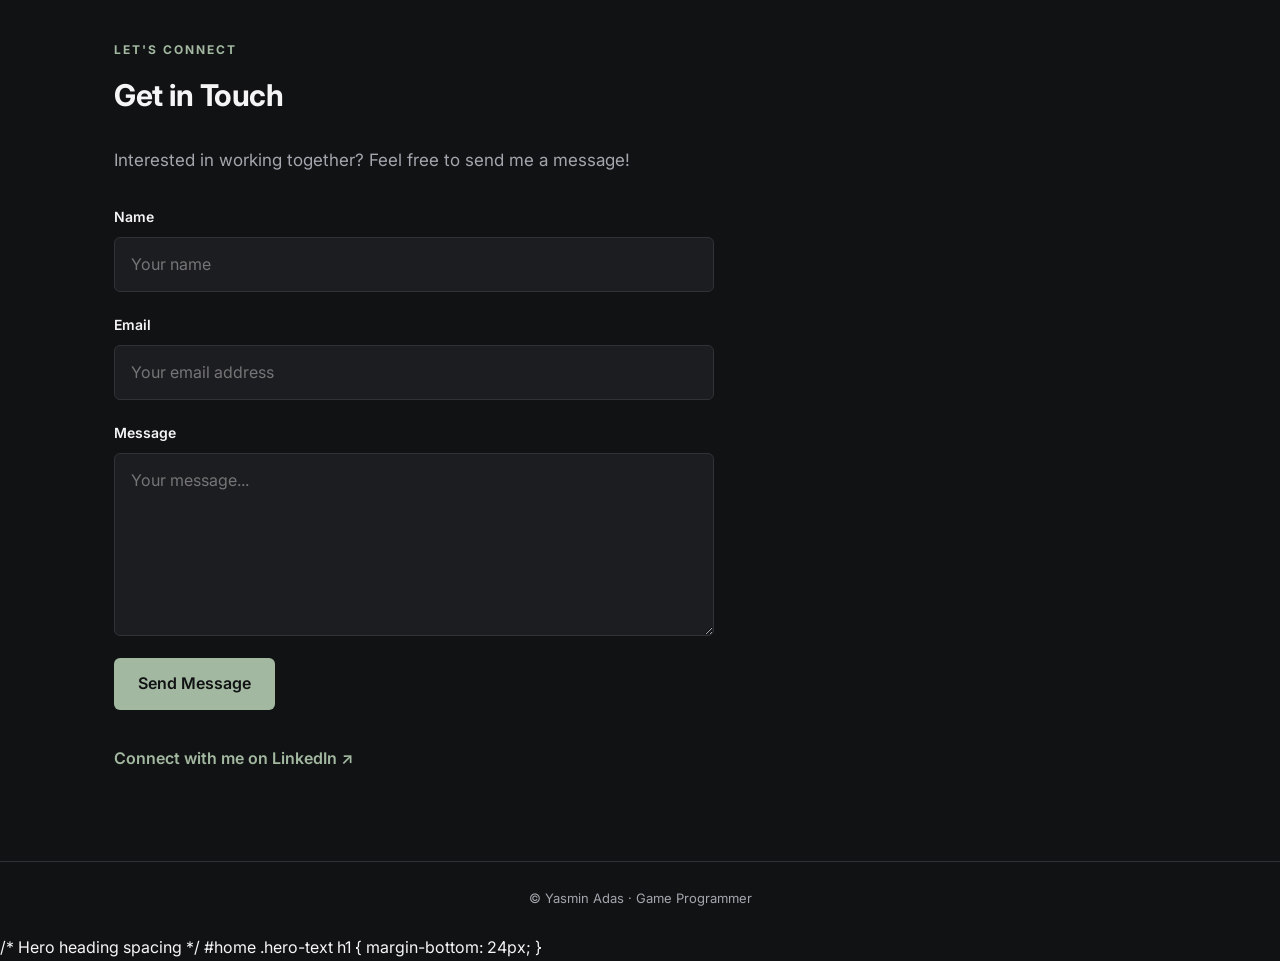
==== commit b6fe6002: "Fix Lost Tracks project name" ====
--- a/index.html
+++ b/index.html
@@ -109,13 +109,13 @@
                     </a>
                 </article>
 
-                <!-- LostTracks -->
-                <article class="project-card">
-                    <a class="project-card-link" href="losttracks.html">
-                        <div class="project-image project-placeholder losttracks">
+                <!-- Lost Tracks -->
+                <article class="project-card">
+                    <a class="project-card-link" href="Lost Tracks.html">
+                        <div class="project-image project-placeholder Lost Tracks">
                             <div class="placeholder-content">
                                 <span>UNITY · C#</span>
-                                <strong>LostTracks</strong>
+                                <strong>Lost Tracks</strong>
                                 <span>
                                     Gameplay · Quest Systems · Minigames
                                 </span>
@@ -123,7 +123,7 @@
                         </div>
 
                         <div class="project-info">
-                            <h3>LostTracks</h3>
+                            <h3>Lost Tracks</h3>
 
                             <p class="project-role">
                                 Solo Game Programmer
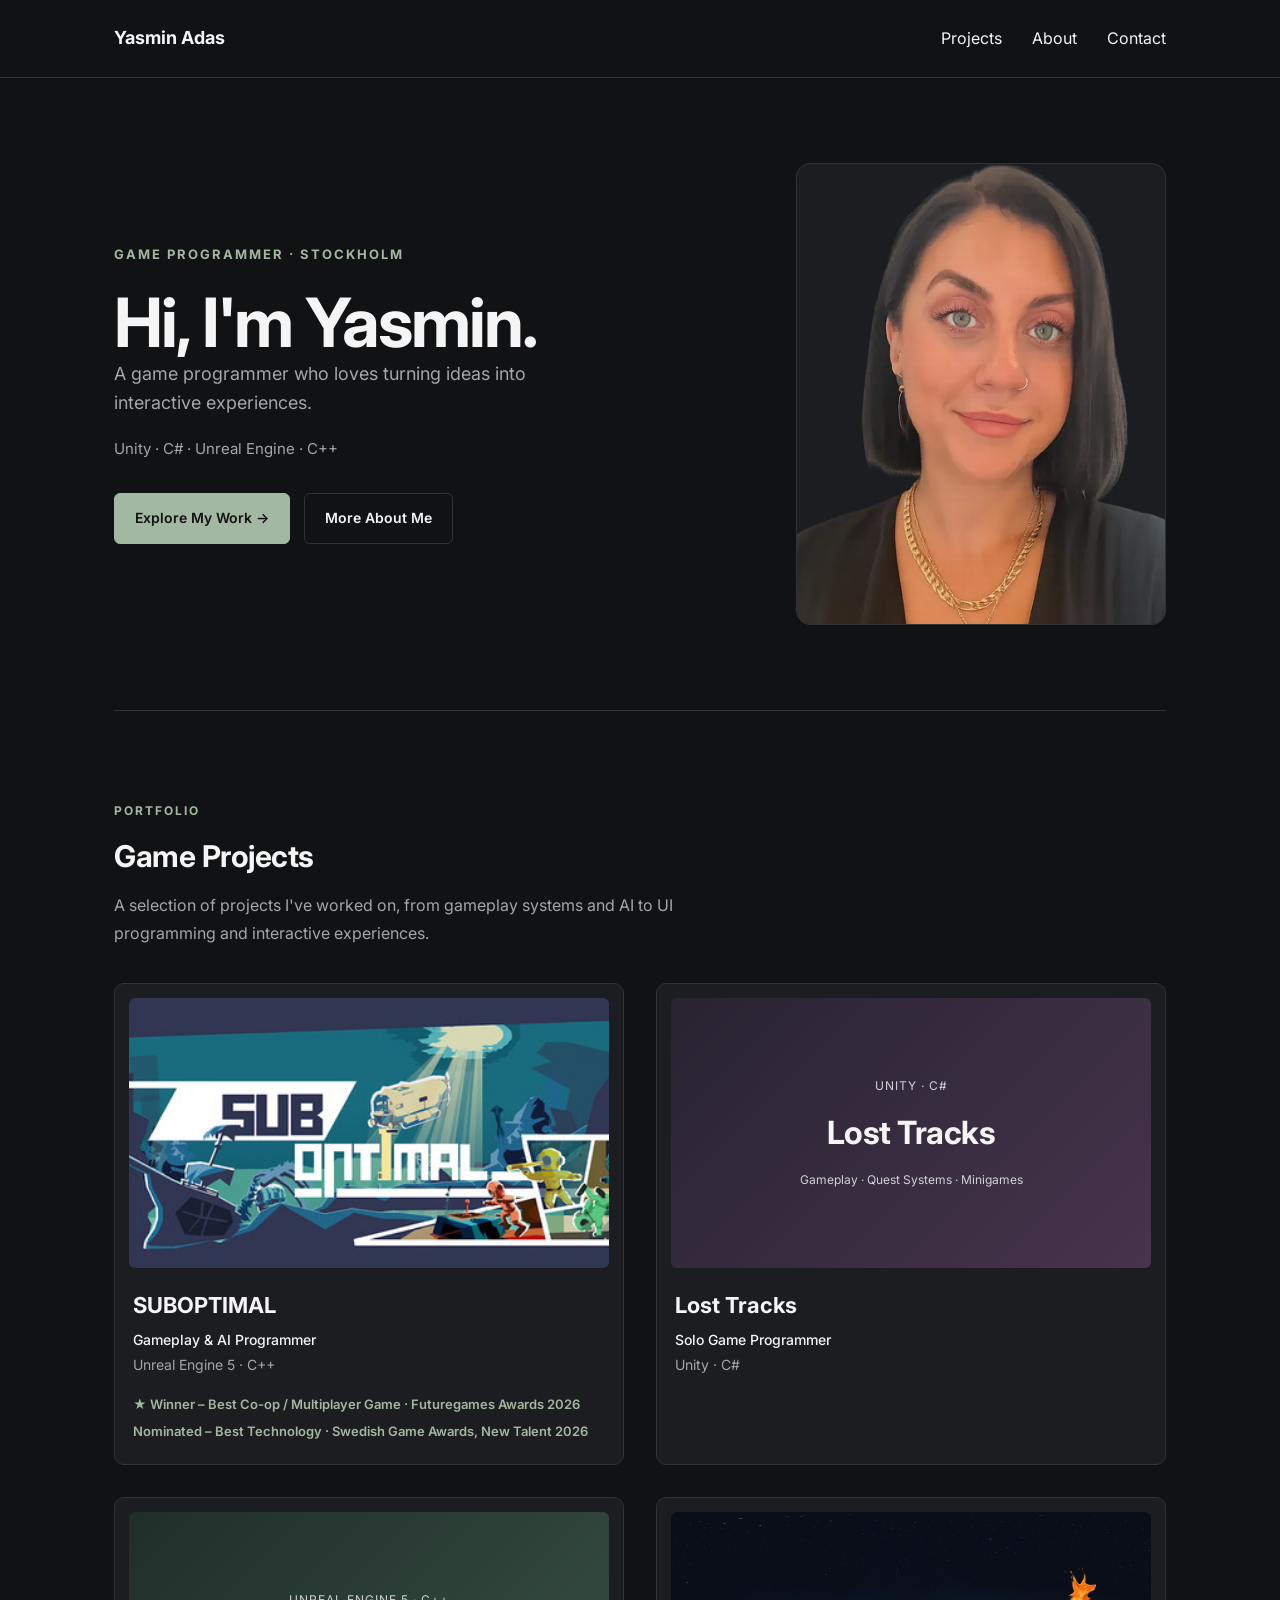
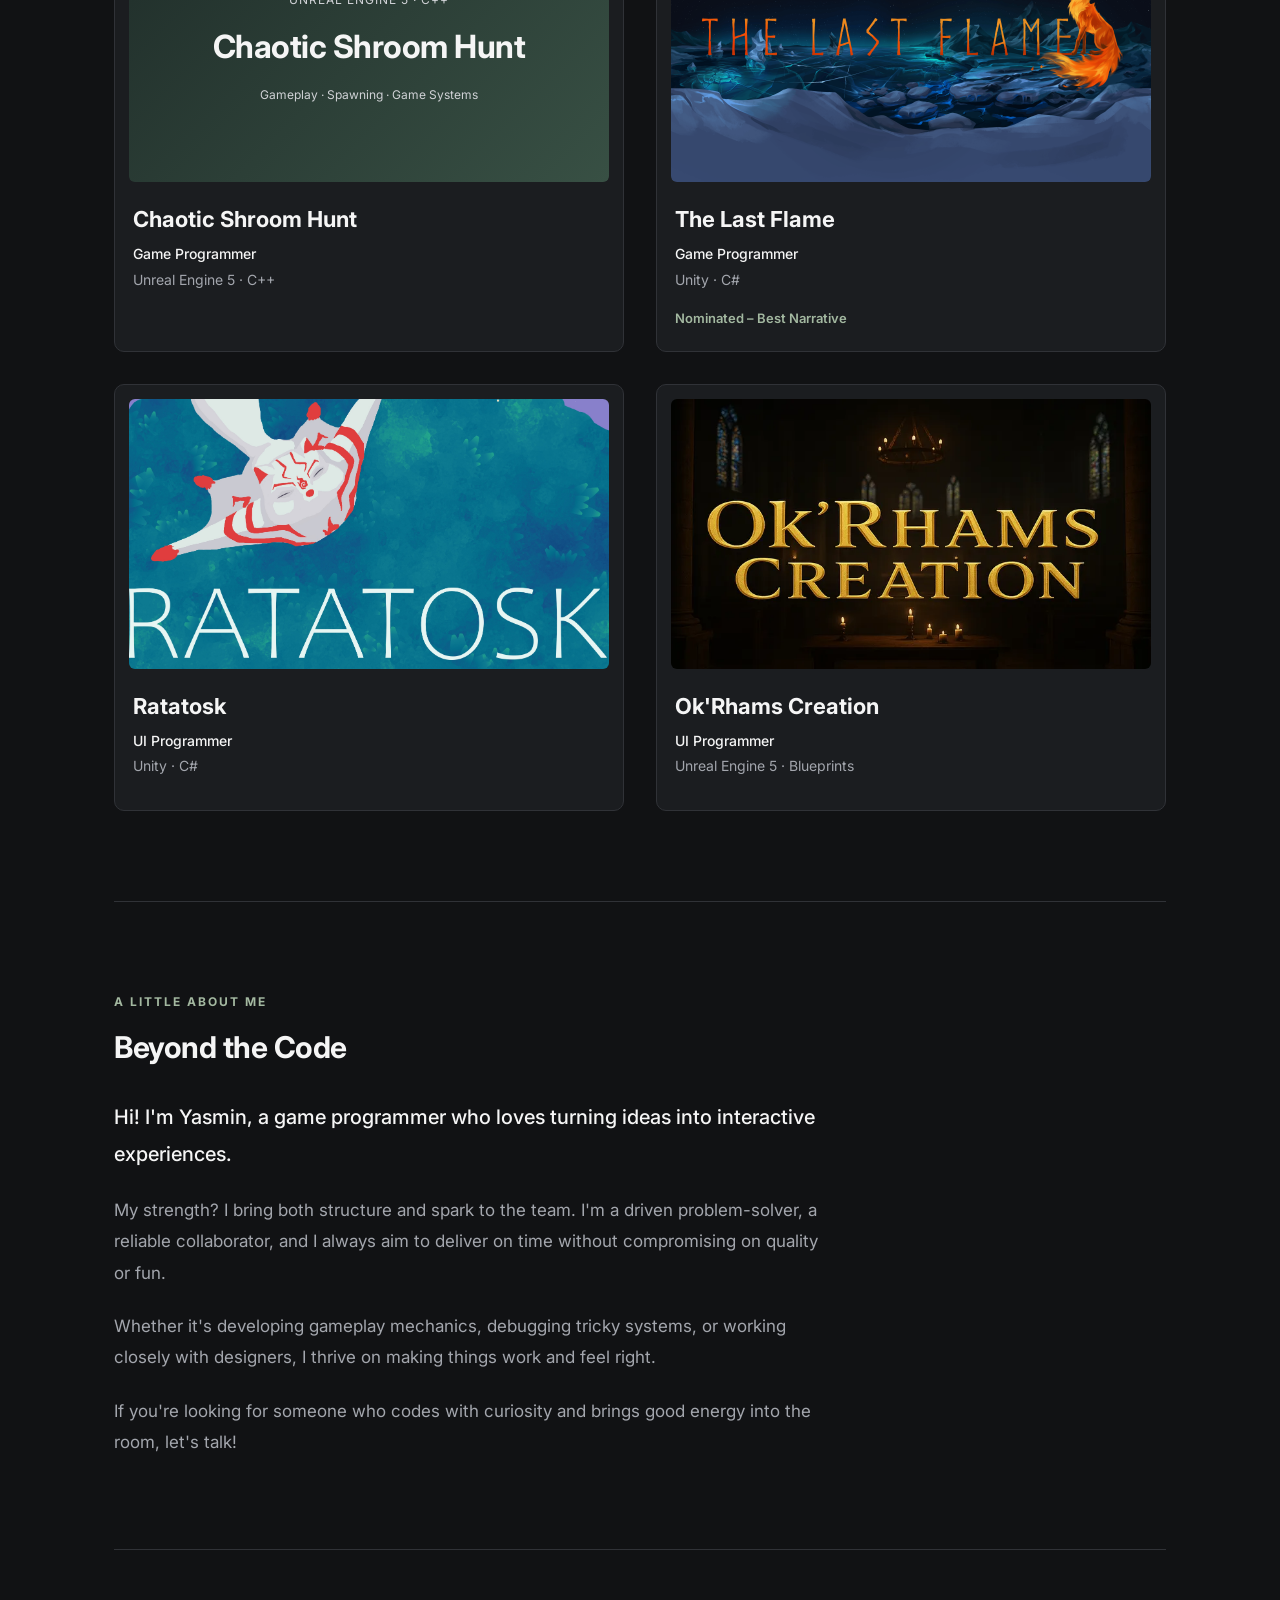
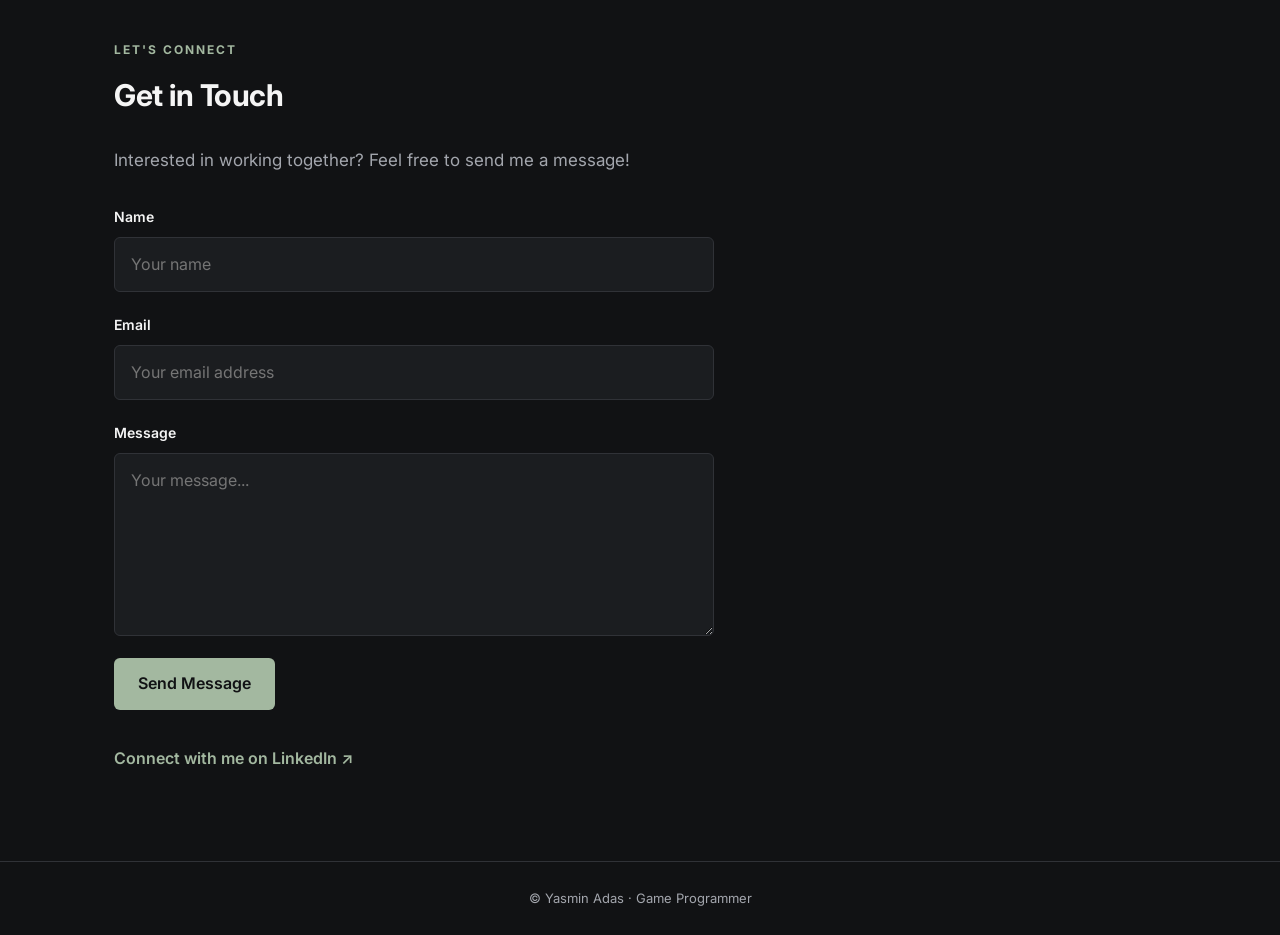
==== commit 99dbeb0d: "Fix Lost Tracks project name and links" ====
--- a/index.html
+++ b/index.html
@@ -111,8 +111,8 @@
 
                 <!-- Lost Tracks -->
                 <article class="project-card">
-                    <a class="project-card-link" href="Lost Tracks.html">
-                        <div class="project-image project-placeholder Lost Tracks">
+                    <a class="project-card-link" href="losttracks.html">
+                        <div class="project-image project-placeholder losttracks">
                             <div class="placeholder-content">
                                 <span>UNITY · C#</span>
                                 <strong>Lost Tracks</strong>
@@ -417,7 +417,3 @@
     </script>
 </body>
 </html>
-/* Hero heading spacing */
-#home .hero-text h1 {
-    margin-bottom: 24px;
-}
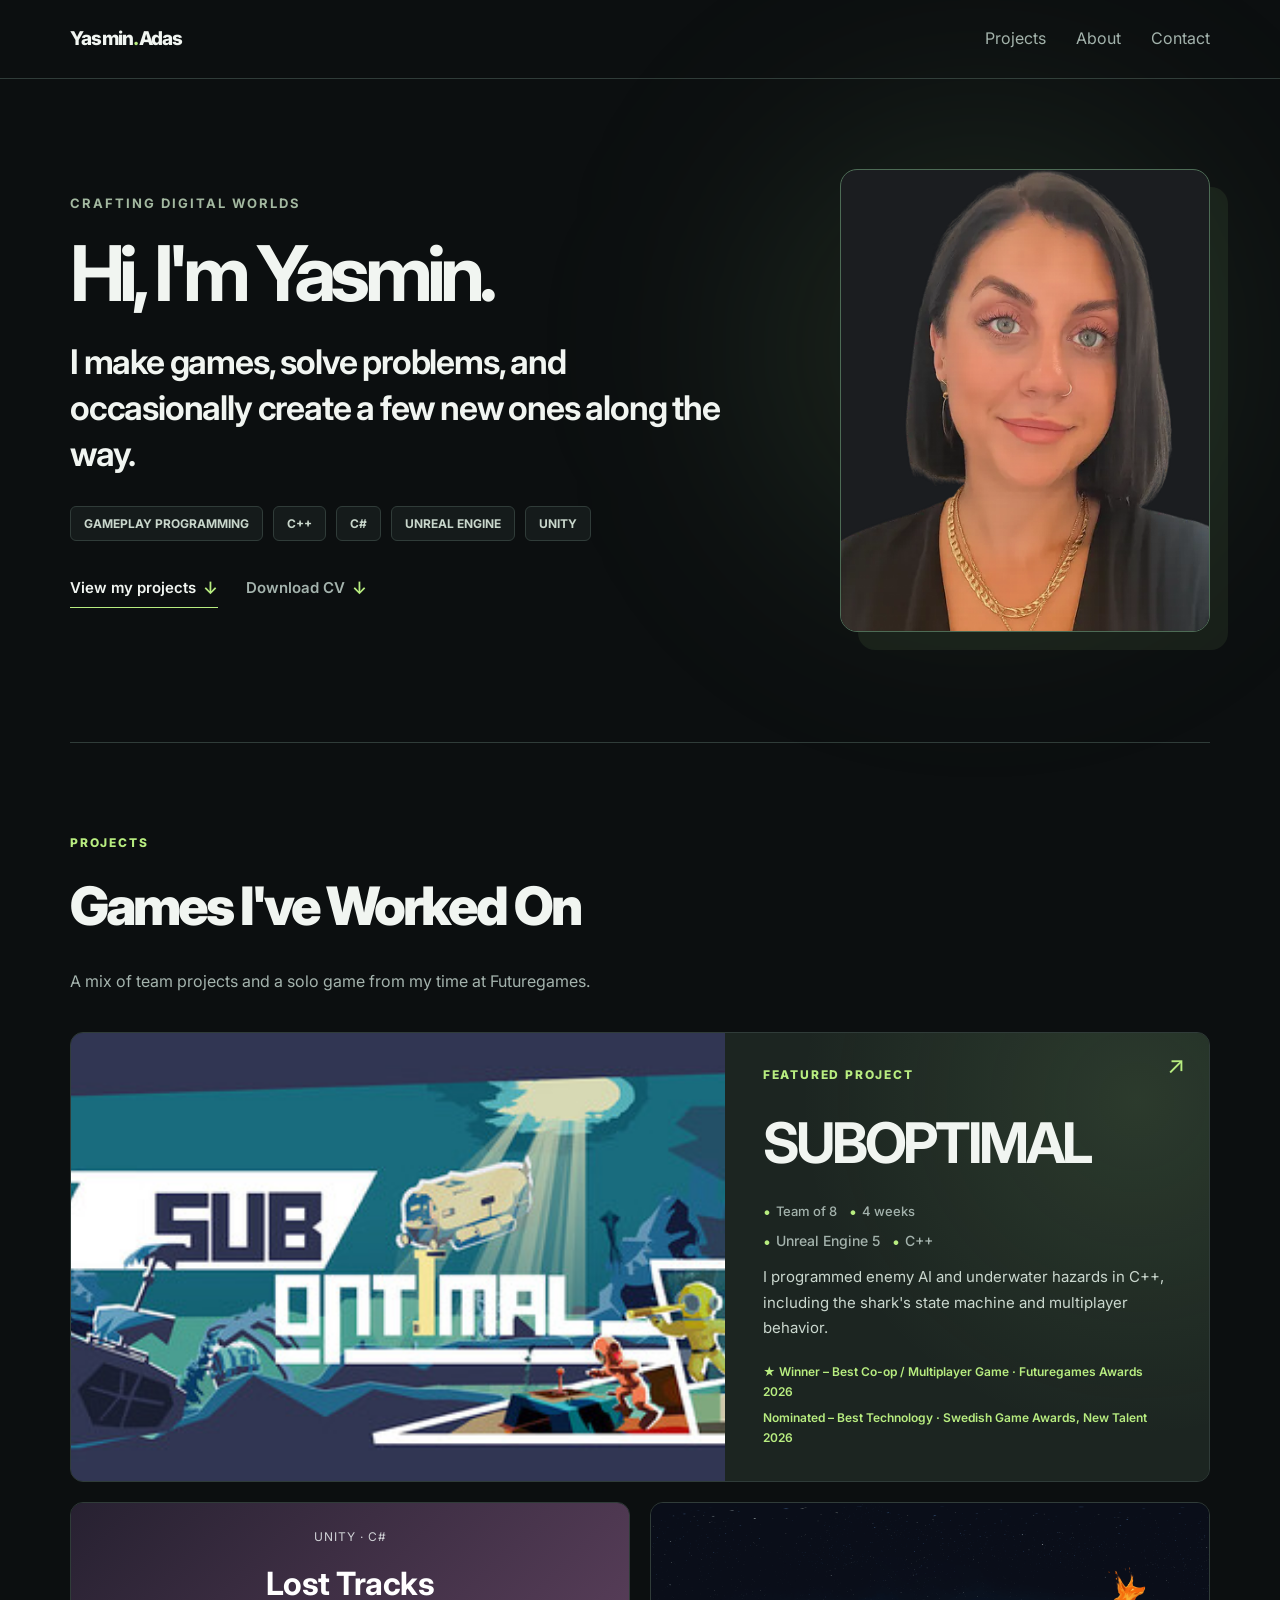
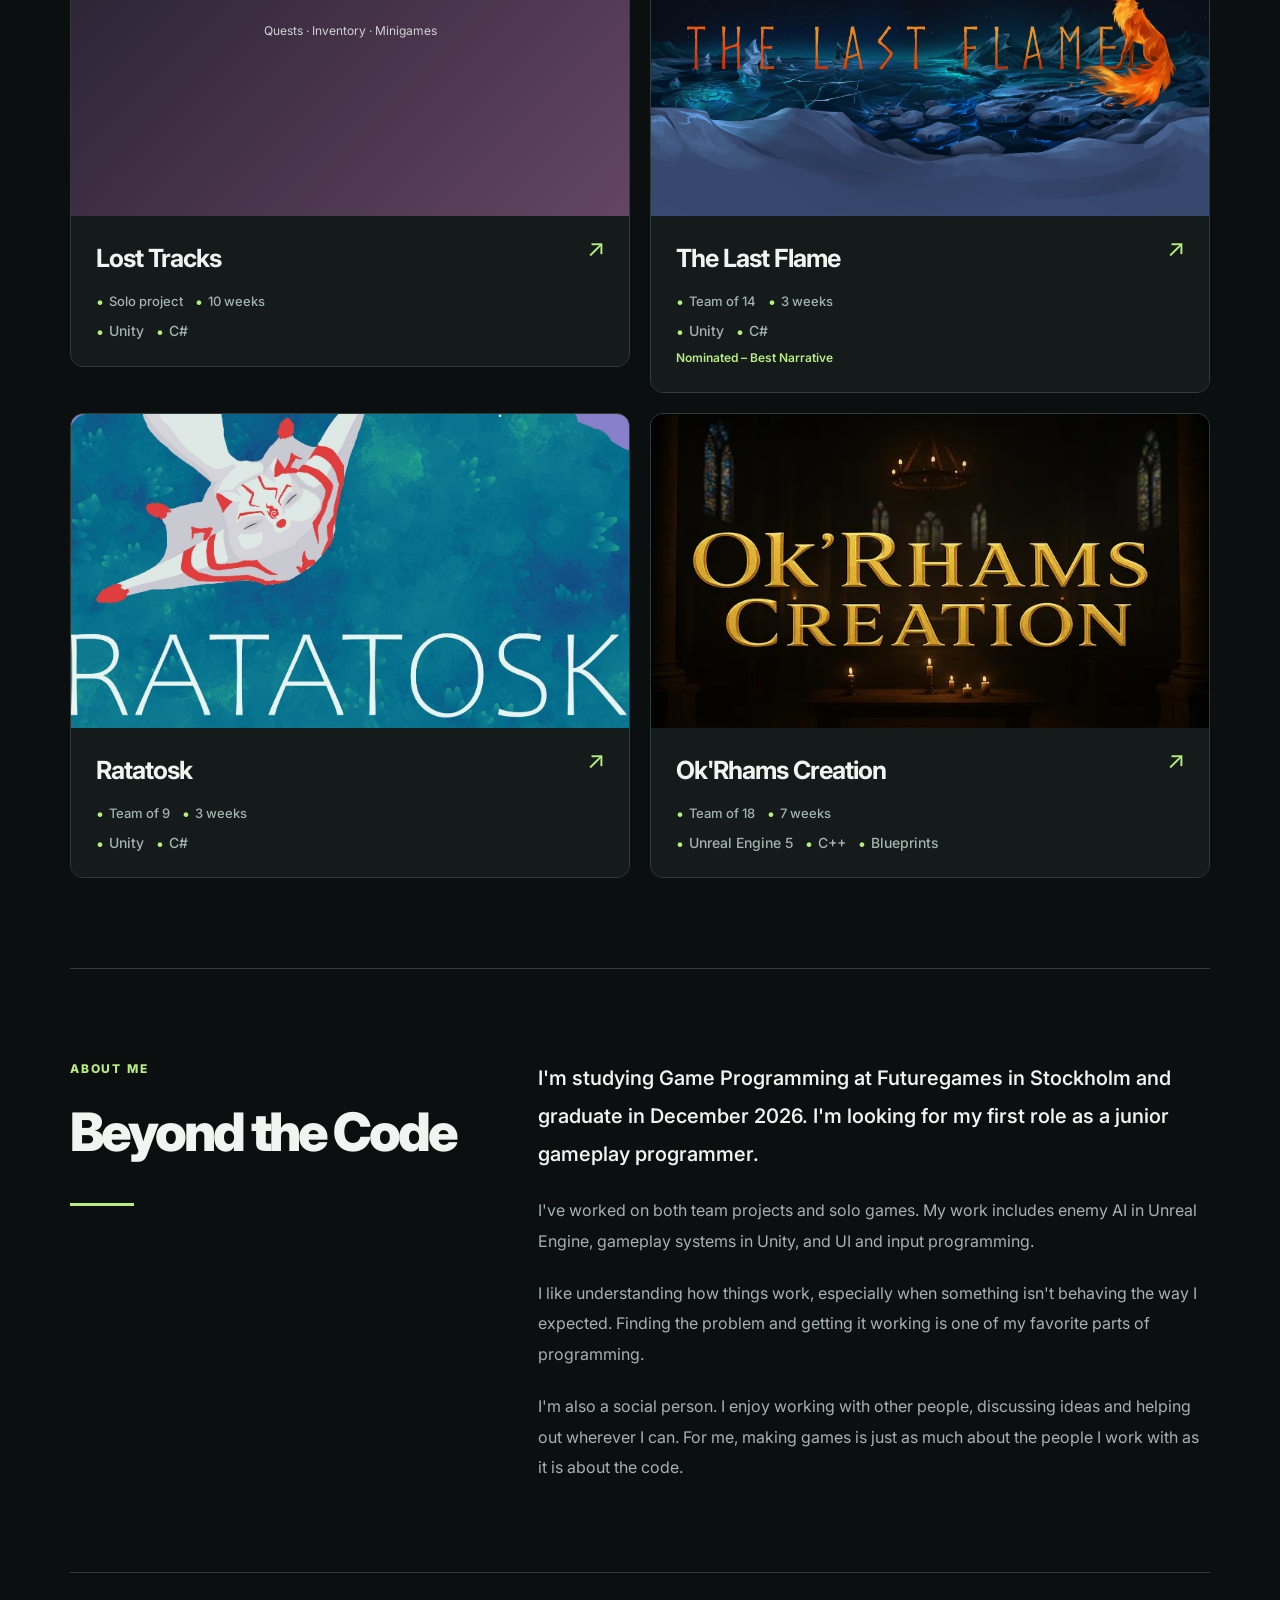
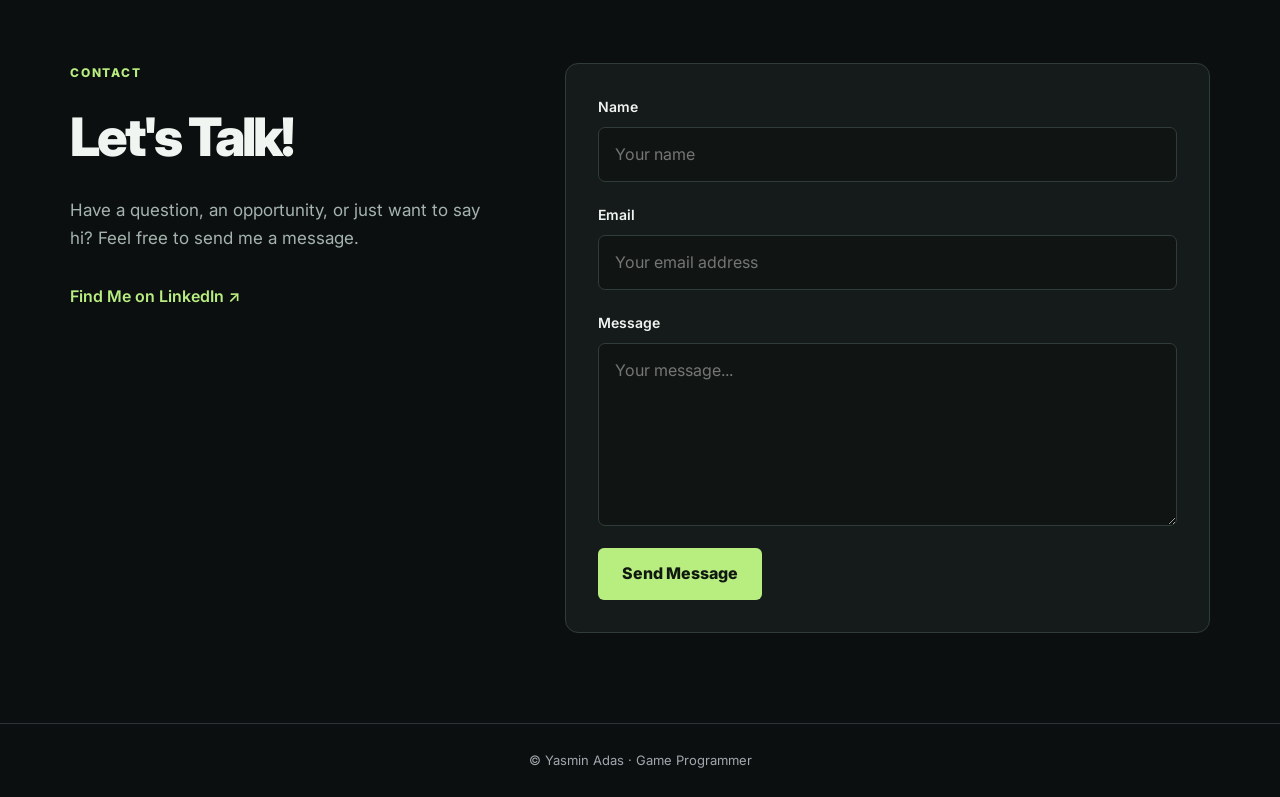
==== commit 96a9edfb: "Update portfolio pages and add CV download" ====
--- a/index.html
+++ b/index.html
@@ -2,360 +2,1049 @@
 <!DOCTYPE html>
 <html lang="en">
 <head>
-    <meta charset="UTF-8">
-    <meta name="viewport" content="width=device-width, initial-scale=1.0">
-    <meta name="description" content="Yasmin Adas | Game Programmer specializing in gameplay, AI and game systems.">
-    <title>Yasmin Adas | Game Programmer</title>
-    <link rel="stylesheet" href="style.css">
+<meta charset="UTF-8">
+<meta name="viewport" content="width=device-width, initial-scale=1.0">
+<meta name="description" content="Yasmin Adas – Game Programmer working with C++, C#, Unreal Engine and Unity.">
+<title>Yasmin Adas | Game Programmer</title>
+<link rel="stylesheet" href="style.css">
+
+<style>
+:root {
+    --home-bg: #0c0f10;
+    --home-panel: #151b1b;
+    --home-panel-light: #1c2521;
+    --home-line: #303c39;
+    --home-text: #f1f5f1;
+    --home-muted: #a4b3ad;
+    --home-accent: #b8ed80;
+}
+
+body {
+    background: var(--home-bg);
+    color: var(--home-text);
+}
+
+header {
+    background: var(--home-bg);
+    border-color: var(--home-line);
+}
+
+nav {
+    max-width: 1188px;
+}
+
+.site-name {
+    font-size: 19px;
+    font-weight: 800;
+    letter-spacing: -.04em;
+}
+
+.site-name span {
+    color: var(--home-accent);
+}
+
+.nav-links a {
+    color: var(--home-muted);
+}
+
+.nav-links a:hover {
+    color: var(--home-accent);
+}
+
+main {
+    max-width: 1188px;
+}
+
+/* HERO */
+
+#home {
+    position: relative;
+    min-height: 660px;
+    padding: 90px 0 110px;
+}
+
+#home::before {
+    content: "";
+    position: absolute;
+    width: 460px;
+    height: 460px;
+    right: 0;
+    top: 40px;
+    border-radius: 50%;
+    background: rgba(130, 184, 112, .12);
+    filter: blur(110px);
+    pointer-events: none;
+}
+
+#home .hero-content {
+    position: relative;
+    z-index: 1;
+    grid-template-columns: minmax(0, 1.35fr) minmax(0, .75fr);
+    gap: 65px;
+}
+
+#home .hero-label {
+    color: var(--home-accent);
+    font-size: 12px;
+    font-weight: 800;
+    letter-spacing: .16em;
+}
+
+#home .hero-text h1 {
+    font-size: clamp(48px, 6vw, 82px);
+    letter-spacing: -.075em;
+    line-height: 1.05;
+    margin-bottom: 24px;
+}
+
+#home .hero-text .hero-description {
+    max-width: 650px;
+    margin-bottom: 20px;
+    color: var(--home-text);
+    font-size: clamp(23px, 3vw, 34px);
+    line-height: 1.35;
+    font-weight: 650;
+    letter-spacing: -.035em;
+}
+
+#home .hero-tech {
+    display: flex;
+    flex-wrap: wrap;
+    gap: 10px;
+    margin-top: 29px;
+}
+
+.hero-tech span {
+    padding: 7px 13px;
+    border: 1px solid var(--home-line);
+    border-radius: 6px;
+    background: var(--home-panel);
+    color: #c8d6cb;
+    font-size: 12px;
+    font-weight: 700;
+}
+
+/* HERO LINKS */
+
+#home .hero-actions {
+    display: flex;
+    flex-wrap: wrap;
+    align-items: center;
+    gap: 28px;
+    margin-top: 34px;
+}
+
+#home .hero-actions a,
+#home .hero-actions a.primary-button,
+#home .hero-actions a.secondary-button {
+    display: inline-flex;
+    align-items: center;
+    gap: 7px;
+    width: auto;
+    min-height: 0;
+    padding: 0 0 5px;
+    border: 0;
+    border-bottom: 1px solid transparent;
+    border-radius: 0;
+    background: transparent;
+    box-shadow: none;
+    color: var(--home-text);
+    font-size: 15px;
+    font-weight: 600;
+    text-decoration: none;
+    transition: color .2s ease, border-color .2s ease;
+}
+
+#home .hero-actions a.primary-button {
+    border-bottom-color: var(--home-accent);
+}
+
+#home .hero-actions a.secondary-button {
+    color: var(--home-muted);
+}
+
+#home .hero-actions a:hover {
+    color: var(--home-accent);
+    border-bottom-color: var(--home-accent);
+    background: transparent;
+    transform: none;
+}
+
+.hero-link-arrow {
+    color: var(--home-accent);
+    font-size: 17px;
+}
+
+#home .hero-photo {
+    position: relative;
+    max-width: 370px;
+    aspect-ratio: 4 / 5;
+    border-radius: 17px;
+    border: 1px solid #4d6b55;
+    box-shadow: 18px 18px 0 rgba(125, 177, 111, .10);
+}
+
+#home .hero-photo img {
+    object-fit: cover;
+}
+
+/* SECTIONS */
+
+#projects,
+#about,
+#contact {
+    padding: 90px 0;
+    border-color: var(--home-line);
+}
+
+.section-label {
+    color: var(--home-accent);
+    font-size: 12px;
+    font-weight: 800;
+    letter-spacing: .15em;
+}
+
+.section-heading h2,
+#about h2,
+#contact h2 {
+    margin-bottom: 18px;
+    font-size: clamp(36px, 4.5vw, 53px);
+    font-weight: 850;
+    letter-spacing: -.055em;
+}
+
+.section-description {
+    max-width: 650px;
+    color: var(--home-muted);
+    line-height: 1.85;
+}
+
+/* PROJECT CARDS */
+
+.projects-grid {
+    display: grid;
+    grid-template-columns: repeat(2, minmax(0, 1fr));
+    gap: 20px;
+    align-items: start;
+}
+
+.project-card {
+    position: relative;
+    overflow: hidden;
+    height: auto;
+    min-height: 0;
+    padding: 0;
+    border: 1px solid var(--home-line);
+    border-radius: 13px;
+    background: var(--home-panel);
+    align-self: start;
+    transition:
+        transform .2s ease,
+        border-color .2s ease,
+        box-shadow .2s ease;
+}
+
+.project-card:hover,
+.project-card:focus-within {
+    transform: translateY(-4px);
+    border-color: var(--home-accent);
+    box-shadow: 0 15px 40px rgba(0,0,0,.18);
+}
+
+.project-card-link {
+    display: block;
+    height: auto;
+    min-height: 0;
+}
+
+.project-image {
+    display: block;
+    width: 100%;
+    border-radius: 0;
+    aspect-ratio: 16 / 9;
+    object-fit: cover;
+    transition: transform .35s ease;
+}
+
+.project-card:hover .project-image {
+    transform: scale(1.025);
+}
+
+.project-media {
+    overflow: hidden;
+    background: #1c2323;
+}
+
+.project-info {
+    position: relative;
+    height: auto;
+    min-height: 0;
+    padding: 22px 25px 23px;
+    background: var(--home-panel);
+}
+
+.project-info h3 {
+    margin: 0 0 13px;
+    font-size: 25px;
+    letter-spacing: -.04em;
+}
+
+.project-info p {
+    color: var(--home-muted);
+}
+
+/* PROJECT DETAILS */
+
+.project-info .project-details,
+.project-info .project-technologies {
+    display: flex;
+    align-items: center;
+    flex-wrap: wrap;
+    gap: 12px;
+    margin: 0;
+    color: var(--home-muted);
+    font-size: 13px;
+    font-weight: 500;
+}
+
+.project-info .project-technologies {
+    margin-top: 8px;
+    font-size: 14px;
+}
+
+.detail-item {
+    display: inline-flex;
+    align-items: center;
+    gap: 5px;
+    white-space: nowrap;
+}
+
+.detail-dot {
+    color: var(--home-accent);
+    font-size: 15px;
+    line-height: 1;
+}
+
+.project-arrow {
+    position: absolute;
+    top: 20px;
+    right: 24px;
+    color: var(--home-accent);
+    font-size: 24px;
+    line-height: 1;
+}
+
+.project-info .award {
+    color: var(--home-accent);
+    font-size: 12px;
+    line-height: 1.7;
+}
+
+/* FEATURED PROJECT */
+
+.project-card.featured {
+    grid-column: 1 / -1;
+    background: var(--home-panel-light);
+}
+
+.project-card.featured .project-card-link {
+    display: grid;
+    grid-template-columns: minmax(0, 1.35fr) minmax(0, 1fr);
+}
+
+.project-card.featured .project-media {
+    min-height: 350px;
+}
+
+.project-card.featured .project-image {
+    width: 100%;
+    height: 100%;
+    min-height: 350px;
+    object-fit: cover;
+    aspect-ratio: auto;
+}
+
+.project-card.featured .project-info {
+    display: flex;
+    flex-direction: column;
+    justify-content: center;
+    padding: 32px 38px;
+    background:
+        radial-gradient(
+            circle at 85% 15%,
+            rgba(155, 210, 128, .12),
+            transparent 60%
+        ),
+        var(--home-panel-light);
+}
+
+.featured-label {
+    margin-bottom: 14px;
+    color: var(--home-accent);
+    font-size: 12px;
+    letter-spacing: .15em;
+    font-weight: 800;
+}
+
+.project-card.featured h3 {
+    font-size: clamp(35px, 5vw, 56px);
+    letter-spacing: -.06em;
+}
+
+.featured-description {
+    margin: 12px 0 16px !important;
+    color: #cad7ce !important;
+    font-size: 15px !important;
+    line-height: 1.7;
+}
+
+/* LOST TRACKS PLACEHOLDER */
+
+.project-placeholder {
+    min-height: 240px;
+}
+
+.losttracks {
+    background: linear-gradient(135deg, #272131, #644563);
+}
+
+.placeholder-content strong {
+    color: #fff;
+}
+
+/* ABOUT */
+
+#about {
+    position: relative;
+}
+
+.about-layout {
+    display: grid;
+    grid-template-columns: minmax(0, .75fr) minmax(0, 1.25fr);
+    gap: 65px;
+    align-items: start;
+}
+
+.about-heading::after {
+    content: "";
+    display: block;
+    width: 64px;
+    height: 3px;
+    margin-top: 28px;
+    background: var(--home-accent);
+}
+
+.about-content {
+    max-width: 720px;
+}
+
+.about-content p {
+    color: var(--home-muted);
+    font-size: 16px;
+    line-height: 1.9;
+    margin-bottom: 22px;
+}
+
+.about-content p:first-child {
+    color: var(--home-text);
+    font-size: 20px;
+    font-weight: 550;
+}
+
+/* CONTACT */
+
+.contact-layout {
+    display: grid;
+    grid-template-columns: minmax(0, .8fr) minmax(0, 1.2fr);
+    gap: 65px;
+    align-items: start;
+}
+
+.contact-intro {
+    color: var(--home-muted);
+}
+
+#contact-form {
+    max-width: none;
+    padding: 32px;
+    background: var(--home-panel);
+    border: 1px solid var(--home-line);
+    border-radius: 13px;
+}
+
+.form-group input,
+.form-group textarea {
+    background: #101514;
+    border-color: var(--home-line);
+    border-radius: 7px;
+}
+
+#contact-submit {
+    background: var(--home-accent);
+    color: #101910;
+    font-weight: 800;
+}
+
+.social-links {
+    margin-top: 24px;
+}
+
+.social-links a {
+    color: var(--home-accent);
+}
+
+/* ACCESSIBILITY */
+
+.project-card-link:focus-visible,
+a:focus-visible,
+button:focus-visible {
+    outline: 2px solid var(--home-accent);
+    outline-offset: 3px;
+}
+
+/* MOBILE TOUCH */
+
+@media (hover: none) {
+    .project-card:active {
+        border-color: var(--home-accent);
+    }
+
+    .project-card-link:active .project-info {
+        background: #233027;
+    }
+}
+
+/* TABLET */
+
+@media (max-width: 900px) {
+    #home .hero-content {
+        gap: 30px;
+    }
+
+    .project-card.featured .project-info {
+        padding: 28px;
+    }
+
+    .about-layout,
+    .contact-layout {
+        gap: 35px;
+    }
+}
+
+/* MOBILE */
+
+@media (max-width: 700px) {
+    nav {
+        padding: 20px 24px;
+    }
+
+    #home {
+        min-height: auto;
+        padding: 65px 0;
+    }
+
+    #home .hero-content {
+        grid-template-columns: 1fr;
+        gap: 40px;
+    }
+
+    #home .hero-text h1 {
+        font-size: clamp(43px, 11vw, 65px);
+    }
+
+    #home .hero-text .hero-description {
+        font-size: clamp(22px, 6vw, 29px);
+    }
+
+    #home .hero-photo {
+        justify-self: center;
+        width: min(100%, 330px);
+    }
+
+    #projects,
+    #about,
+    #contact {
+        padding: 65px 0;
+    }
+
+    .projects-grid {
+        grid-template-columns: 1fr;
+    }
+
+    .project-card.featured {
+        grid-column: auto;
+    }
+
+    .project-card.featured .project-card-link {
+        grid-template-columns: 1fr;
+    }
+
+    .project-card.featured .project-media {
+        min-height: auto;
+    }
+
+    .project-card.featured .project-image {
+        min-height: auto;
+        aspect-ratio: 16 / 9;
+    }
+
+    .project-card.featured .project-info {
+        padding: 25px;
+    }
+
+    .about-layout,
+    .contact-layout {
+        grid-template-columns: 1fr;
+        gap: 25px;
+    }
+
+    #contact-form {
+        padding: 22px;
+    }
+
+    #home .hero-actions {
+        gap: 22px;
+    }
+}
+
+@media (prefers-reduced-motion: reduce) {
+    .project-card,
+    .project-image,
+    #home .hero-actions a {
+        transition: none;
+    }
+}
+</style>
 </head>
 
 <body>
-    <header>
-        <nav>
-            <a class="site-name" href="#home">Yasmin Adas</a>
-
-            <div class="nav-links">
-                <a href="#projects">Projects</a>
-                <a href="#about">About</a>
-                <a href="#contact">Contact</a>
+
+<!-- NAVIGATION -->
+
+<header>
+    <nav>
+        <a class="site-name" href="#home">
+            Yasmin<span>.</span>Adas
+        </a>
+
+        <div class="nav-links">
+            <a href="#projects">Projects</a>
+            <a href="#about">About</a>
+            <a href="#contact">Contact</a>
+        </div>
+    </nav>
+</header>
+
+<main>
+
+<!-- HERO -->
+
+<section id="home">
+    <div class="hero-content">
+
+        <div class="hero-text">
+
+            <p class="hero-label">
+                CRAFTING DIGITAL WORLDS
+            </p>
+
+            <h1>Hi, I'm Yasmin.</h1>
+
+            <p class="hero-description">
+                I make games, solve problems, and occasionally
+                create a few new ones along the way.
+            </p>
+
+            <div class="hero-tech">
+                <span>GAMEPLAY PROGRAMMING</span>
+                <span>C++</span>
+                <span>C#</span>
+                <span>UNREAL ENGINE</span>
+                <span>UNITY</span>
             </div>
-        </nav>
-    </header>
-
-    <main>
-
-        <!-- Home -->
-        <section id="home">
-            <div class="hero-content">
-
-                <div class="hero-text">
-                    <p class="hero-label">
-                        GAME PROGRAMMER · STOCKHOLM
+
+            <div class="hero-actions">
+                <a class="primary-button" href="#projects">
+                    View my projects
+                    <span class="hero-link-arrow" aria-hidden="true">↓</span>
+                </a>
+
+                <a class="secondary-button"
+                   href="cv/Yasmin_Adas_CV.pdf"
+                   download="Yasmin_Adas_CV.pdf">
+                    Download CV
+                    <span class="hero-link-arrow" aria-hidden="true">↓</span>
+                </a>
+            </div>
+
+        </div>
+
+        <div class="hero-photo">
+            <img
+                src="images/selfie.webp"
+                alt="Portrait of Yasmin Adas"
+                fetchpriority="high"
+            >
+        </div>
+
+    </div>
+</section>
+
+<!-- PROJECTS -->
+
+<section id="projects">
+
+    <div class="section-heading">
+        <p class="section-label">PROJECTS</p>
+
+        <h2>Games I've Worked On</h2>
+
+        <p class="section-description">
+            A mix of team projects and a solo game
+            from my time at Futuregames.
+        </p>
+    </div>
+
+    <div class="projects-grid">
+
+        <!-- SUBOPTIMAL -->
+
+        <article class="project-card featured">
+            <a class="project-card-link" href="suboptimal.html">
+
+                <div class="project-media">
+                    <img
+                        src="images/suboptimal.jpg"
+                        alt="SUBOPTIMAL artwork"
+                        class="project-image"
+                        loading="lazy"
+                    >
+                </div>
+
+                <div class="project-info">
+
+                    <span class="featured-label">
+                        FEATURED PROJECT
+                    </span>
+
+                    <h3>SUBOPTIMAL</h3>
+
+                    <div class="project-details">
+                        <span class="detail-item">
+                            <span class="detail-dot">•</span>
+                            Team of 8
+                        </span>
+                        <span class="detail-item">
+                            <span class="detail-dot">•</span>
+                            4 weeks
+                        </span>
+                    </div>
+
+                    <div class="project-technologies">
+                        <span class="detail-item">
+                            <span class="detail-dot">•</span>
+                            Unreal Engine 5
+                        </span>
+                        <span class="detail-item">
+                            <span class="detail-dot">•</span>
+                            C++
+                        </span>
+                    </div>
+
+                    <p class="featured-description">
+                        I programmed enemy AI and underwater
+                        hazards in C++, including the shark's
+                        state machine and multiplayer behavior.
                     </p>
 
-                    <h1>Hi, I'm Yasmin.</h1>
-
-                    <p class="hero-description">
-                        A game programmer who loves turning
-                        ideas into interactive experiences.
-                    </p>
-
-                    <p class="hero-tech">
-                        Unity · C# · Unreal Engine · C++
-                    </p>
-
-                    <div class="hero-actions">
-                        <a class="primary-button" href="#projects">
-                            Explore My Work →
-                        </a>
-
-                        <a class="secondary-button" href="#about">
-                            More About Me
-                        </a>
+                    <span class="award">
+                        ★ Winner – Best Co-op / Multiplayer Game
+                        · Futuregames Awards 2026
+                    </span>
+
+                    <span class="award">
+                        Nominated – Best Technology
+                        · Swedish Game Awards, New Talent 2026
+                    </span>
+
+                    <span class="project-arrow" aria-hidden="true">
+                        ↗
+                    </span>
+                </div>
+
+            </a>
+        </article>
+
+        <!-- LOST TRACKS -->
+
+        <article class="project-card">
+            <a class="project-card-link" href="losttracks.html">
+
+                <div class="project-media">
+                    <div class="project-image project-placeholder losttracks">
+                        <div class="placeholder-content">
+                            <span>UNITY · C#</span>
+                            <strong>Lost Tracks</strong>
+                            <span>
+                                Quests · Inventory · Minigames
+                            </span>
+                        </div>
                     </div>
                 </div>
 
-                <div class="hero-photo">
+                <div class="project-info">
+
+                    <h3>Lost Tracks</h3>
+
+                    <div class="project-details">
+                        <span class="detail-item">
+                            <span class="detail-dot">•</span>
+                            Solo project
+                        </span>
+                        <span class="detail-item">
+                            <span class="detail-dot">•</span>
+                            10 weeks
+                        </span>
+                    </div>
+
+                    <div class="project-technologies">
+                        <span class="detail-item">
+                            <span class="detail-dot">•</span>
+                            Unity
+                        </span>
+                        <span class="detail-item">
+                            <span class="detail-dot">•</span>
+                            C#
+                        </span>
+                    </div>
+
+                    <span class="project-arrow" aria-hidden="true">
+                        ↗
+                    </span>
+                </div>
+
+            </a>
+        </article>
+
+        <!-- THE LAST FLAME -->
+
+        <article class="project-card">
+            <a class="project-card-link" href="thelastflame.html">
+
+                <div class="project-media">
                     <img
-                        src="images/selfie.webp"
-                        alt="Portrait of Yasmin Adas"
-                        fetchpriority="high"
+                        src="images/thelastflame.png"
+                        alt="The Last Flame artwork"
+                        class="project-image"
+                        loading="lazy"
                     >
                 </div>
-            </div>
-        </section>
-
-        <!-- Projects -->
-        <section id="projects">
-            <div class="section-heading">
-                <p class="section-label">PORTFOLIO</p>
-                <h2>Game Projects</h2>
-                <p class="section-description">
-                    A selection of projects I've worked on,
-                    from gameplay systems and AI to UI
-                    programming and interactive experiences.
-                </p>
-            </div>
-
-            <div class="projects-grid">
-
-                <!-- SUBOPTIMAL -->
-                <article class="project-card">
-                    <a class="project-card-link" href="suboptimal.html">
-                        <img
-                            src="images/suboptimal.jpg"
-                            alt="SUBOPTIMAL artwork"
-                            class="project-image"
-                            loading="lazy"
-                        >
-
-                        <div class="project-info">
-                            <h3>SUBOPTIMAL</h3>
-
-                            <p class="project-role">
-                                Gameplay & AI Programmer
-                            </p>
-
-                            <p>Unreal Engine 5 · C++</p>
-
-                            <span class="award">
-                                ★ Winner – Best Co-op / Multiplayer Game · Futuregames Awards 2026
-                            </span>
-                            <br>
-                            <span class="award">
-                                Nominated – Best Technology · Swedish Game Awards, New Talent 2026
-                            </span>
-                        </div>
-                    </a>
-                </article>
-
-                <!-- Lost Tracks -->
-                <article class="project-card">
-                    <a class="project-card-link" href="losttracks.html">
-                        <div class="project-image project-placeholder losttracks">
-                            <div class="placeholder-content">
-                                <span>UNITY · C#</span>
-                                <strong>Lost Tracks</strong>
-                                <span>
-                                    Gameplay · Quest Systems · Minigames
-                                </span>
-                            </div>
-                        </div>
-
-                        <div class="project-info">
-                            <h3>Lost Tracks</h3>
-
-                            <p class="project-role">
-                                Solo Game Programmer
-                            </p>
-
-                            <p>Unity · C#</p>
-                        </div>
-                    </a>
-                </article>
-
-                <!-- Chaotic Shroom Hunt -->
-                <article class="project-card">
-                    <a class="project-card-link" href="chaoticshroomhunt.html">
-                        <div class="project-image project-placeholder shroomhunt">
-                            <div class="placeholder-content">
-                                <span>UNREAL ENGINE 5 · C++</span>
-                                <strong>Chaotic Shroom Hunt</strong>
-                                <span>
-                                    Gameplay · Spawning · Game Systems
-                                </span>
-                            </div>
-                        </div>
-
-                        <div class="project-info">
-                            <h3>Chaotic Shroom Hunt</h3>
-
-                            <p class="project-role">
-                                Game Programmer
-                            </p>
-
-                            <p>Unreal Engine 5 · C++</p>
-                        </div>
-                    </a>
-                </article>
-
-                <!-- The Last Flame -->
-                <article class="project-card">
-                    <a class="project-card-link" href="thelastflame.html">
-                        <img
-                            src="images/thelastflame.png"
-                            alt="The Last Flame artwork"
-                            class="project-image"
-                            loading="lazy"
-                        >
-
-                        <div class="project-info">
-                            <h3>The Last Flame</h3>
-
-                            <p class="project-role">
-                                Game Programmer
-                            </p>
-
-                            <p>Unity · C#</p>
-
-                            <span class="award">
-                                Nominated – Best Narrative
-                            </span>
-                        </div>
-                    </a>
-                </article>
-
-                <!-- Ratatosk -->
-                <article class="project-card">
-                    <a class="project-card-link" href="ratatosk.html">
-                        <img
-                            src="images/ratatosk.jpg"
-                            alt="Ratatosk artwork"
-                            class="project-image"
-                            loading="lazy"
-                        >
-
-                        <div class="project-info">
-                            <h3>Ratatosk</h3>
-
-                            <p class="project-role">
-                                UI Programmer
-                            </p>
-
-                            <p>Unity · C#</p>
-                        </div>
-                    </a>
-                </article>
-
-                <!-- Ok'Rhams Creation -->
-                <article class="project-card">
-                    <a class="project-card-link" href="okrhamscreation.html">
-                        <img
-                            src="images/okrhamscreation.webp"
-                            alt="Ok'Rhams Creation artwork"
-                            class="project-image"
-                            loading="lazy"
-                        >
-
-                        <div class="project-info">
-                            <h3>Ok'Rhams Creation</h3>
-
-                            <p class="project-role">
-                                UI Programmer
-                            </p>
-
-                            <p>Unreal Engine 5 · Blueprints</p>
-                        </div>
-                    </a>
-                </article>
-
-            </div>
-        </section>
-
-        <!-- About -->
-        <section id="about">
-            <p class="section-label">A LITTLE ABOUT ME</p>
-            <h2>Beyond the Code</h2>
-
-            <div class="about-content">
-                <p>
-                    Hi! I'm Yasmin, a game programmer who loves
-                    turning ideas into interactive experiences.
-                </p>
-
-                <p>
-                    My strength? I bring both structure and spark
-                    to the team. I'm a driven problem-solver,
-                    a reliable collaborator, and I always aim
-                    to deliver on time without compromising
-                    on quality or fun.
-                </p>
-
-                <p>
-                    Whether it's developing gameplay mechanics,
-                    debugging tricky systems, or working closely
-                    with designers, I thrive on making things
-                    work and feel right.
-                </p>
-
-                <p>
-                    If you're looking for someone who codes
-                    with curiosity and brings good energy
-                    into the room, let's talk!
-                </p>
-            </div>
-        </section>
-
-        <!-- Contact -->
-        <section id="contact">
-            <p class="section-label">LET'S CONNECT</p>
-            <h2>Get in Touch</h2>
-
-            <p class="contact-intro">
-                Interested in working together?
-                Feel free to send me a message!
-            </p>
-
-            <form
-                id="contact-form"
-                action="https://api.web3forms.com/submit"
-                method="POST"
-            >
-                <input
-                    type="hidden"
-                    name="access_key"
-                    value="6d12b110-4791-475f-9208-7886b071cc68"
-                >
-
-                <input
-                    type="hidden"
-                    name="subject"
-                    value="New Portfolio Contact Message"
-                >
-
-                <input
-                    type="hidden"
-                    name="from_name"
-                    value="Yasmin Adas Portfolio"
-                >
-
-                <input
-                    type="checkbox"
-                    name="botcheck"
-                    style="display:none"
-                    tabindex="-1"
-                    autocomplete="off"
-                    aria-hidden="true"
-                >
-
-                <div class="form-group">
-                    <label for="contact-name">Name</label>
-                    <input
-                        type="text"
-                        id="contact-name"
-                        name="name"
-                        placeholder="Your name"
-                        maxlength="100"
-                        autocomplete="name"
-                        required
+
+                <div class="project-info">
+
+                    <h3>The Last Flame</h3>
+
+                    <div class="project-details">
+                        <span class="detail-item">
+                            <span class="detail-dot">•</span>
+                            Team of 14
+                        </span>
+                        <span class="detail-item">
+                            <span class="detail-dot">•</span>
+                            3 weeks
+                        </span>
+                    </div>
+
+                    <div class="project-technologies">
+                        <span class="detail-item">
+                            <span class="detail-dot">•</span>
+                            Unity
+                        </span>
+                        <span class="detail-item">
+                            <span class="detail-dot">•</span>
+                            C#
+                        </span>
+                    </div>
+
+                    <span class="award">
+                        Nominated – Best Narrative
+                    </span>
+
+                    <span class="project-arrow" aria-hidden="true">
+                        ↗
+                    </span>
+                </div>
+
+            </a>
+        </article>
+
+        <!-- RATATOSK -->
+
+        <article class="project-card">
+            <a class="project-card-link" href="ratatosk.html">
+
+                <div class="project-media">
+                    <img
+                        src="images/ratatosk.jpg"
+                        alt="Ratatosk artwork"
+                        class="project-image"
+                        loading="lazy"
                     >
                 </div>
 
-                <div class="form-group">
-                    <label for="contact-email">Email</label>
-                    <input
-                        type="email"
-                        id="contact-email"
-                        name="email"
-                        placeholder="Your email address"
-                        maxlength="254"
-                        autocomplete="email"
-                        required
+                <div class="project-info">
+
+                    <h3>Ratatosk</h3>
+
+                    <div class="project-details">
+                        <span class="detail-item">
+                            <span class="detail-dot">•</span>
+                            Team of 9
+                        </span>
+                        <span class="detail-item">
+                            <span class="detail-dot">•</span>
+                            3 weeks
+                        </span>
+                    </div>
+
+                    <div class="project-technologies">
+                        <span class="detail-item">
+                            <span class="detail-dot">•</span>
+                            Unity
+                        </span>
+                        <span class="detail-item">
+                            <span class="detail-dot">•</span>
+                            C#
+                        </span>
+                    </div>
+
+                    <span class="project-arrow" aria-hidden="true">
+                        ↗
+                    </span>
+                </div>
+
+            </a>
+        </article>
+
+        <!-- OK'RHAMS CREATION -->
+
+        <article class="project-card">
+            <a class="project-card-link" href="okrhamscreation.html">
+
+                <div class="project-media">
+                    <img
+                        src="images/okrhamscreation.webp"
+                        alt="Ok'Rhams Creation artwork"
+                        class="project-image"
+                        loading="lazy"
                     >
                 </div>
 
-                <div class="form-group">
-                    <label for="contact-message">Message</label>
-                    <textarea
-                        id="contact-message"
-                        name="message"
-                        rows="6"
-                        placeholder="Your message..."
-                        maxlength="5000"
-                        required
-                    ></textarea>
+                <div class="project-info">
+
+                    <h3>Ok'Rhams Creation</h3>
+
+                    <div class="project-details">
+                        <span class="detail-item">
+                            <span class="detail-dot">•</span>
+                            Team of 18
+                        </span>
+                        <span class="detail-item">
+                            <span class="detail-dot">•</span>
+                            7 weeks
+                        </span>
+                    </div>
+
+                    <div class="project-technologies">
+                        <span class="detail-item">
+                            <span class="detail-dot">•</span>
+                            Unreal Engine 5
+                        </span>
+                        <span class="detail-item">
+                            <span class="detail-dot">•</span>
+                            C++
+                        </span>
+                        <span class="detail-item">
+                            <span class="detail-dot">•</span>
+                            Blueprints
+                        </span>
+                    </div>
+
+                    <span class="project-arrow" aria-hidden="true">
+                        ↗
+                    </span>
                 </div>
 
-                <button type="submit" id="contact-submit">
-                    Send Message
-                </button>
-
-                <p
-                    id="form-status"
-                    role="status"
-                    aria-live="polite"
-                ></p>
-            </form>
+            </a>
+        </article>
+
+    </div>
+</section>
+
+<!-- ABOUT -->
+
+<section id="about">
+    <div class="about-layout">
+
+        <div class="about-heading">
+            <p class="section-label">ABOUT ME</p>
+            <h2>Beyond the Code</h2>
+        </div>
+
+        <div class="about-content">
+
+            <p>
+                I'm studying Game Programming at Futuregames
+                in Stockholm and graduate in December 2026.
+                I'm looking for my first role as a junior
+                gameplay programmer.
+            </p>
+
+            <p>
+                I've worked on both team projects
+                and solo games. My work includes
+                enemy AI in Unreal Engine,
+                gameplay systems in Unity,
+                and UI and input programming.
+            </p>
+
+            <p>
+                I like understanding how things work,
+                especially when something isn't
+                behaving the way I expected.
+                Finding the problem and getting
+                it working is one of my favorite
+                parts of programming.
+            </p>
+
+            <p>
+                I'm also a social person.
+                I enjoy working with other people,
+                discussing ideas and helping out
+                wherever I can. For me, making games
+                is just as much about the people
+                I work with as it is about the code.
+            </p>
+
+        </div>
+    </div>
+</section>
+
+<!-- CONTACT -->
+
+<section id="contact">
+
+    <div class="contact-layout">
+
+        <div>
+            <p class="section-label">CONTACT</p>
+            <h2>Let's Talk!</h2>
+
+            <p class="contact-intro">
+                Have a question, an opportunity,
+                or just want to say hi?
+                Feel free to send me a message.
+            </p>
 
             <div class="social-links">
                 <a
@@ -363,57 +1052,146 @@
                     target="_blank"
                     rel="noopener noreferrer"
                 >
-                    Connect with me on LinkedIn ↗
+                    Find Me on LinkedIn ↗
                 </a>
             </div>
-        </section>
-    </main>
-
-    <footer>
-        <p>© Yasmin Adas · Game Programmer</p>
-    </footer>
-
-    <script>
-        const contactForm = document.getElementById("contact-form");
-        const contactSubmit = document.getElementById("contact-submit");
-        const formStatus = document.getElementById("form-status");
-
-        contactForm.addEventListener("submit", async (event) => {
-            event.preventDefault();
-
-            contactSubmit.disabled = true;
-            contactSubmit.textContent = "Sending...";
-            formStatus.textContent = "";
-
-            try {
-                const formData = new FormData(contactForm);
-
-                const response = await fetch(contactForm.action, {
-                    method: "POST",
-                    body: formData,
-                    headers: {
-                        Accept: "application/json"
-                    }
-                });
-
-                const result = await response.json();
-
-                if (response.ok && result.success) {
-                    formStatus.textContent =
-                        "Thank you! Your message has been sent.";
-                    contactForm.reset();
-                } else {
-                    formStatus.textContent =
-                        "Something went wrong. Please try again.";
-                }
-            } catch (error) {
-                formStatus.textContent =
-                    "Unable to send your message. Please try again.";
-            } finally {
-                contactSubmit.disabled = false;
-                contactSubmit.textContent = "Send Message";
+        </div>
+
+        <form
+            id="contact-form"
+            action="https://api.web3forms.com/submit"
+            method="POST"
+        >
+            <input
+                type="hidden"
+                name="access_key"
+                value="6d12b110-4791-475f-9208-7886b071cc68"
+            >
+
+            <input
+                type="hidden"
+                name="subject"
+                value="New Portfolio Contact Message"
+            >
+
+            <input
+                type="hidden"
+                name="from_name"
+                value="Yasmin Adas Portfolio"
+            >
+
+            <input
+                type="checkbox"
+                name="botcheck"
+                style="display:none"
+                tabindex="-1"
+                autocomplete="off"
+                aria-hidden="true"
+            >
+
+            <div class="form-group">
+                <label for="contact-name">Name</label>
+                <input
+                    type="text"
+                    id="contact-name"
+                    name="name"
+                    placeholder="Your name"
+                    maxlength="100"
+                    autocomplete="name"
+                    required
+                >
+            </div>
+
+            <div class="form-group">
+                <label for="contact-email">Email</label>
+                <input
+                    type="email"
+                    id="contact-email"
+                    name="email"
+                    placeholder="Your email address"
+                    maxlength="254"
+                    autocomplete="email"
+                    required
+                >
+            </div>
+
+            <div class="form-group">
+                <label for="contact-message">Message</label>
+                <textarea
+                    id="contact-message"
+                    name="message"
+                    rows="6"
+                    placeholder="Your message..."
+                    maxlength="5000"
+                    required
+                ></textarea>
+            </div>
+
+            <button type="submit" id="contact-submit">
+                Send Message
+            </button>
+
+            <p
+                id="form-status"
+                role="status"
+                aria-live="polite"
+            ></p>
+
+        </form>
+
+    </div>
+</section>
+
+</main>
+
+<footer>
+    <p>© Yasmin Adas · Game Programmer</p>
+</footer>
+
+<!-- CONTACT FORM -->
+
+<script>
+const contactForm = document.getElementById("contact-form");
+const contactSubmit = document.getElementById("contact-submit");
+const formStatus = document.getElementById("form-status");
+
+contactForm.addEventListener("submit", async (event) => {
+    event.preventDefault();
+
+    contactSubmit.disabled = true;
+    contactSubmit.textContent = "Sending...";
+    formStatus.textContent = "";
+
+    try {
+        const formData = new FormData(contactForm);
+
+        const response = await fetch(contactForm.action, {
+            method: "POST",
+            body: formData,
+            headers: {
+                Accept: "application/json"
             }
         });
-    </script>
+
+        const result = await response.json();
+
+        if (response.ok && result.success) {
+            formStatus.textContent =
+                "Thank you! Your message has been sent.";
+            contactForm.reset();
+        } else {
+            formStatus.textContent =
+                "Something went wrong. Please try again.";
+        }
+    } catch (error) {
+        formStatus.textContent =
+            "Unable to send your message. Please try again.";
+    } finally {
+        contactSubmit.disabled = false;
+        contactSubmit.textContent = "Send Message";
+    }
+});
+</script>
+
 </body>
 </html>
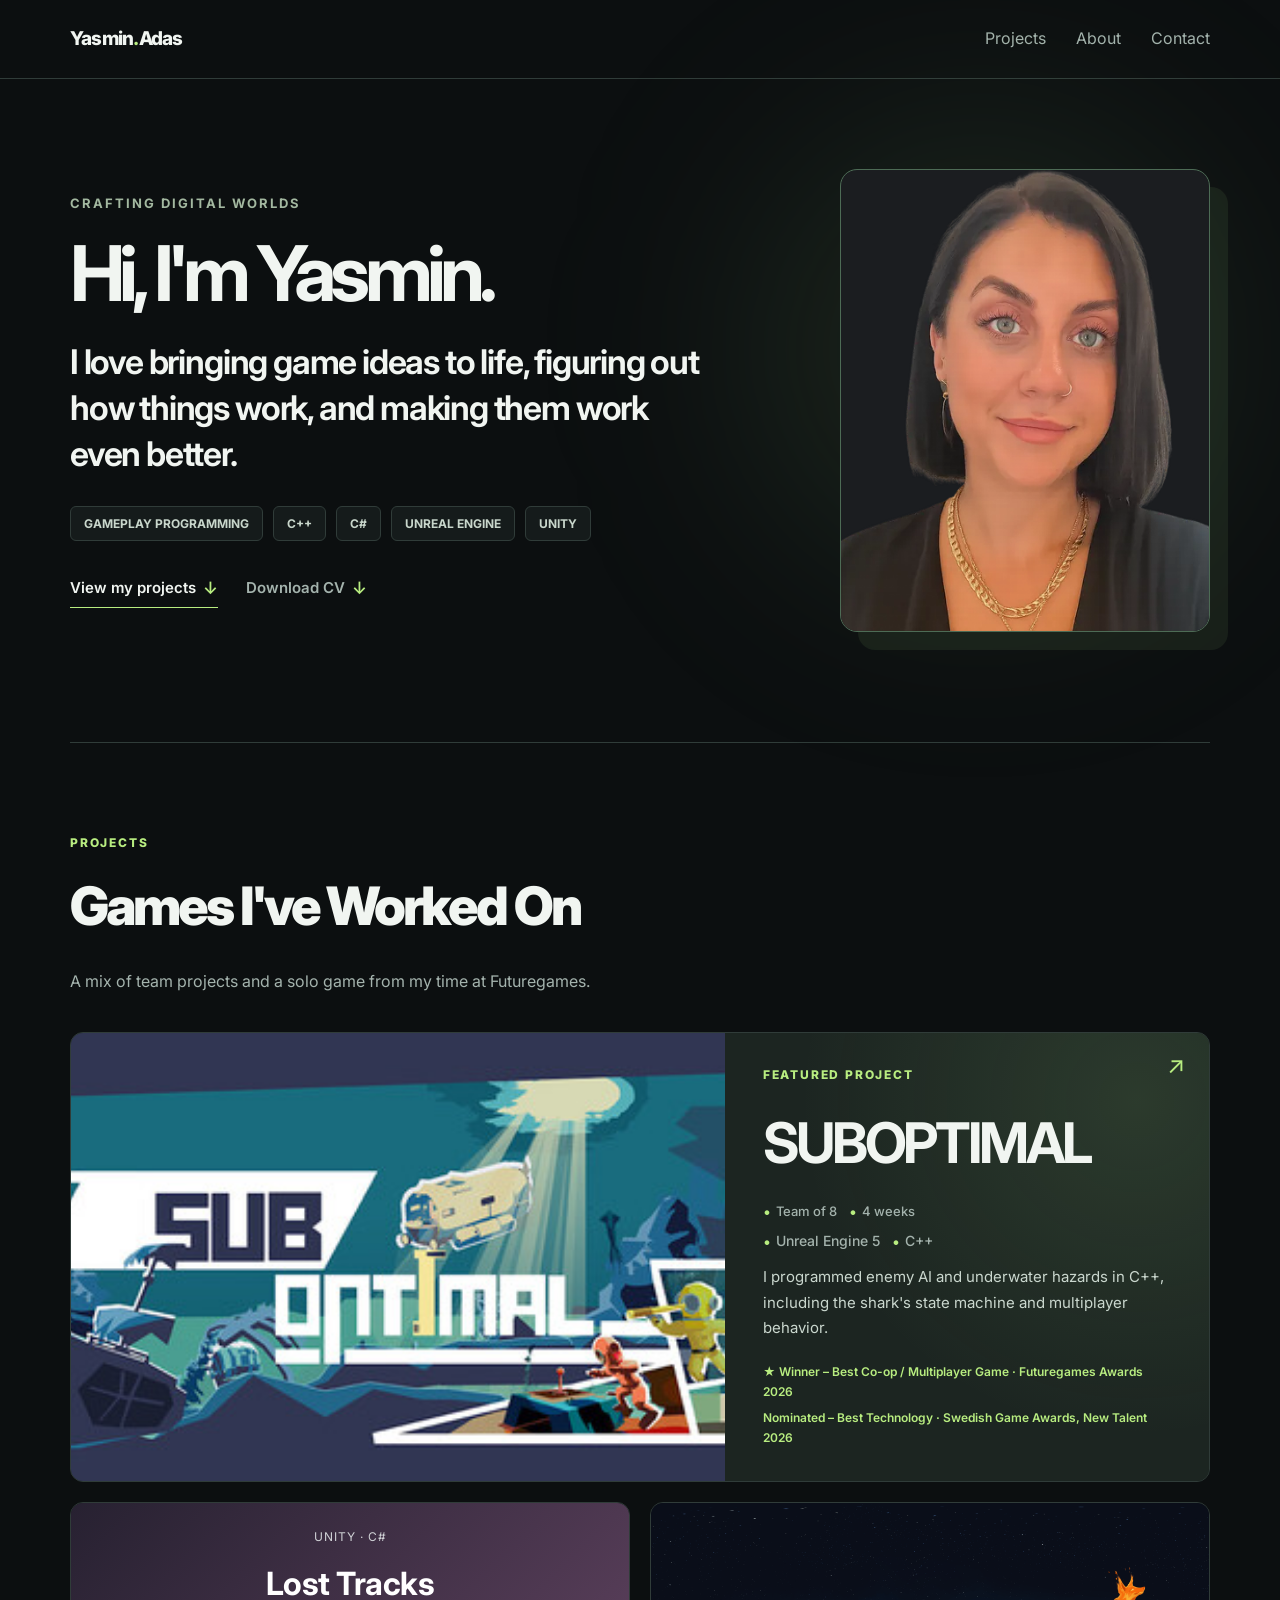
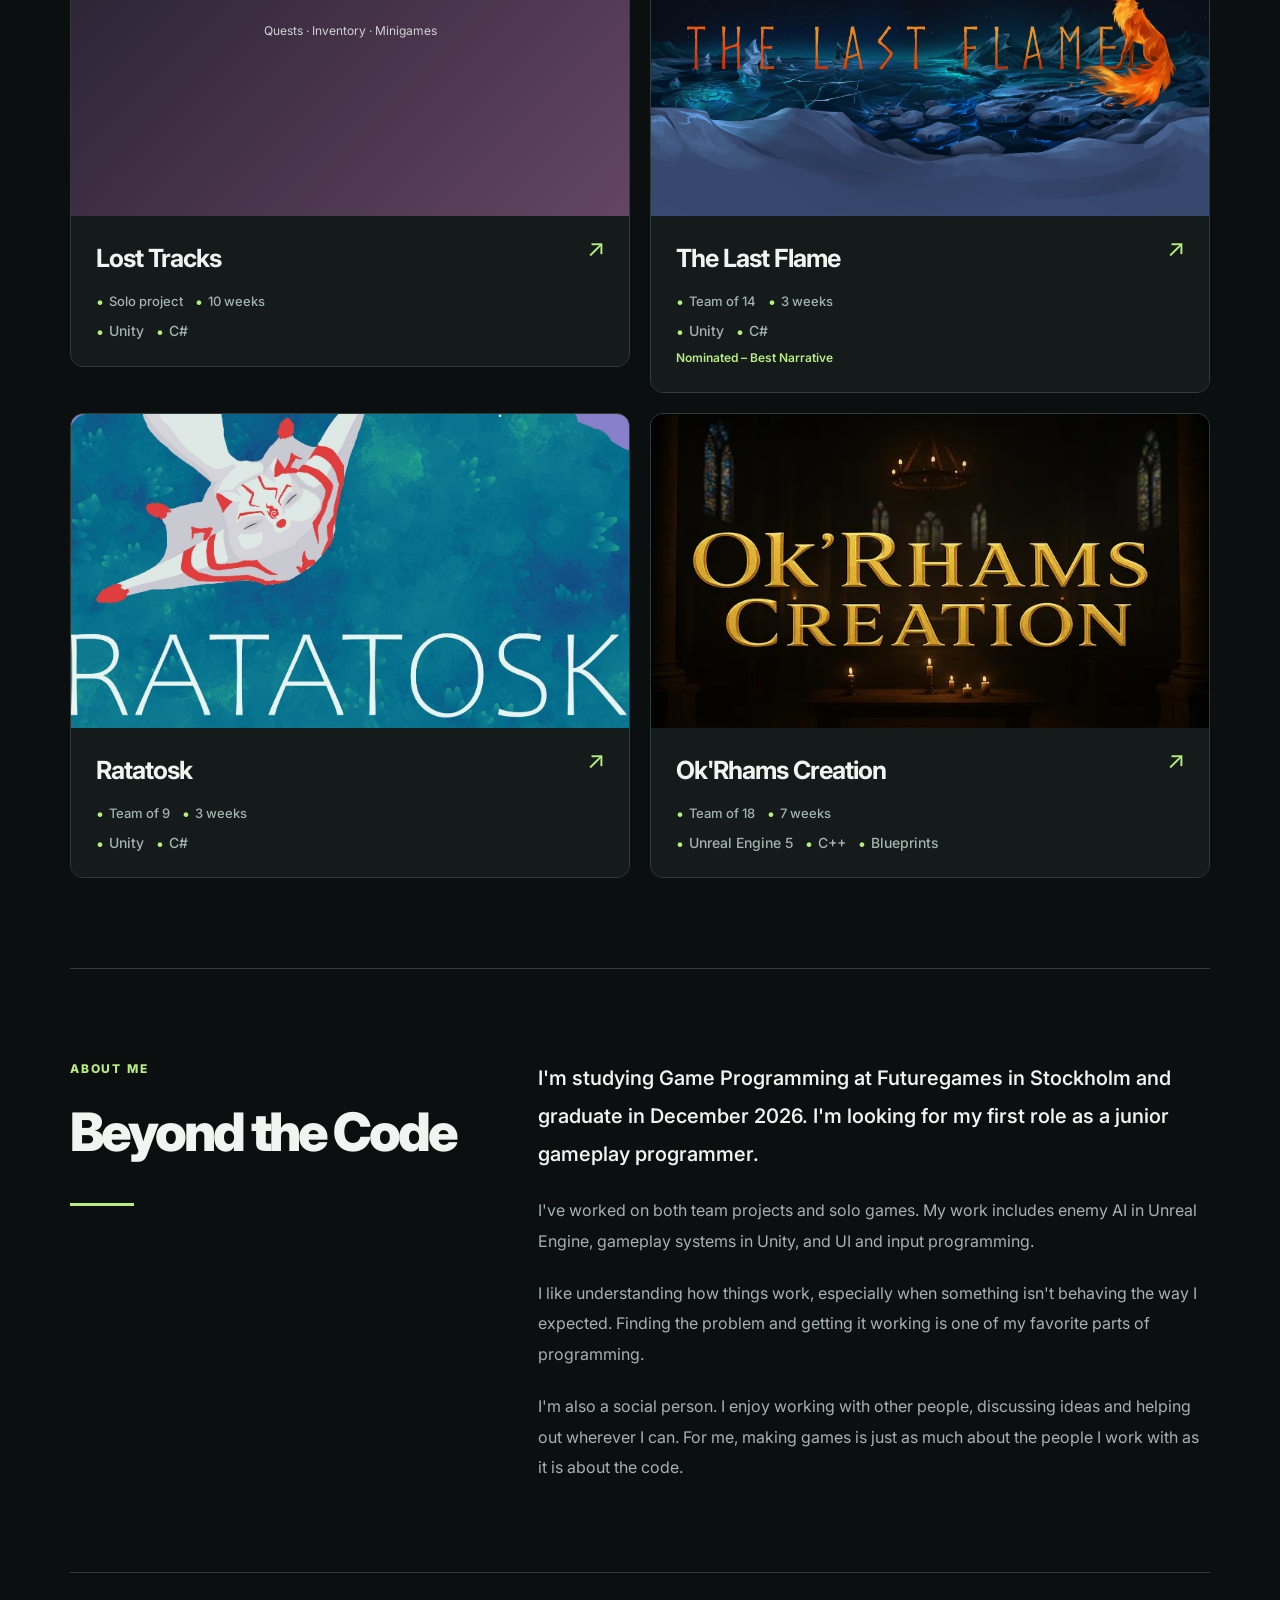
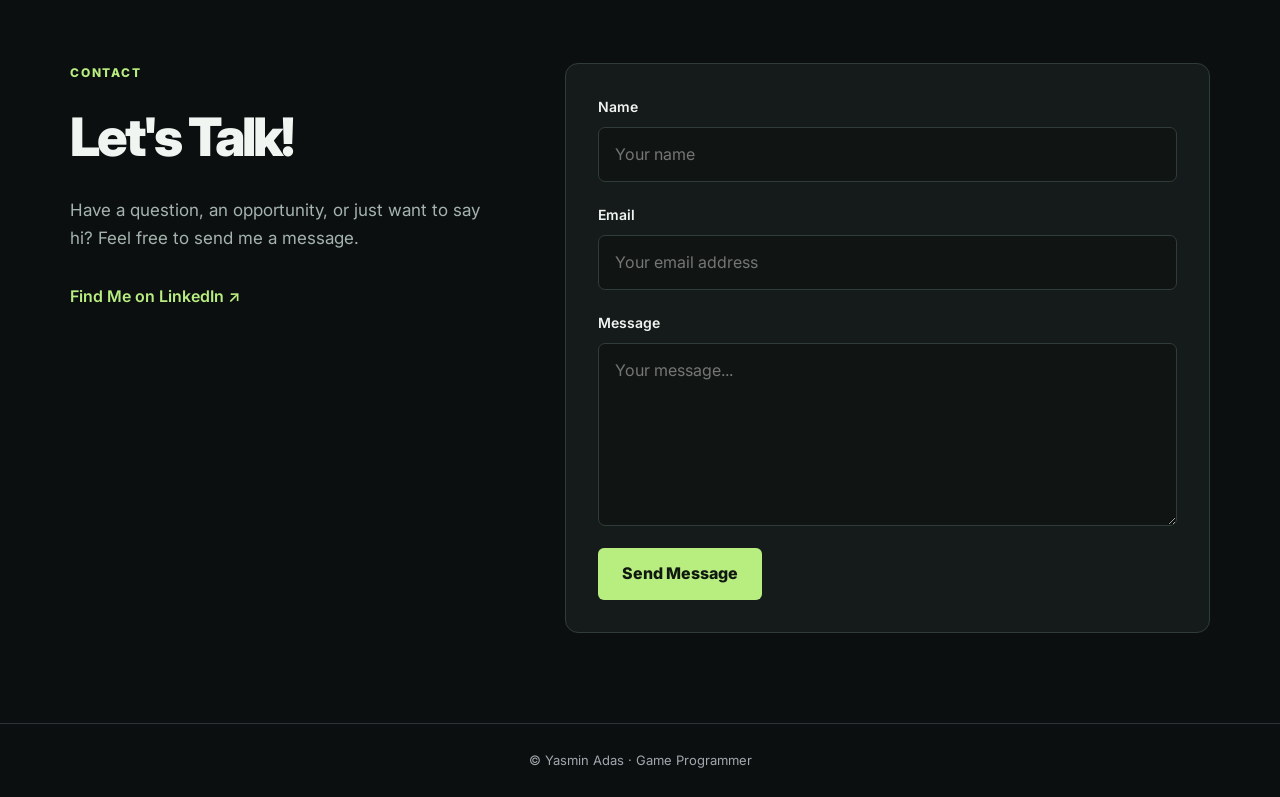
==== commit 06ce557a: "Update homepage introduction" ====
--- a/index.html
+++ b/index.html
@@ -651,8 +651,8 @@
             <h1>Hi, I'm Yasmin.</h1>
 
             <p class="hero-description">
-                I make games, solve problems, and occasionally
-                create a few new ones along the way.
+                I love bringing game ideas to life, figuring out
+                how things work, and making them work even better.
             </p>
 
             <div class="hero-tech">
@@ -670,7 +670,7 @@
                 </a>
 
                 <a class="secondary-button"
-                   href="cv/Yasmin_Adas_CV.pdf"
+                   href="CV/Yasmin_Adas_CV.pdf"
                    download="Yasmin_Adas_CV.pdf">
                     Download CV
                     <span class="hero-link-arrow" aria-hidden="true">↓</span>
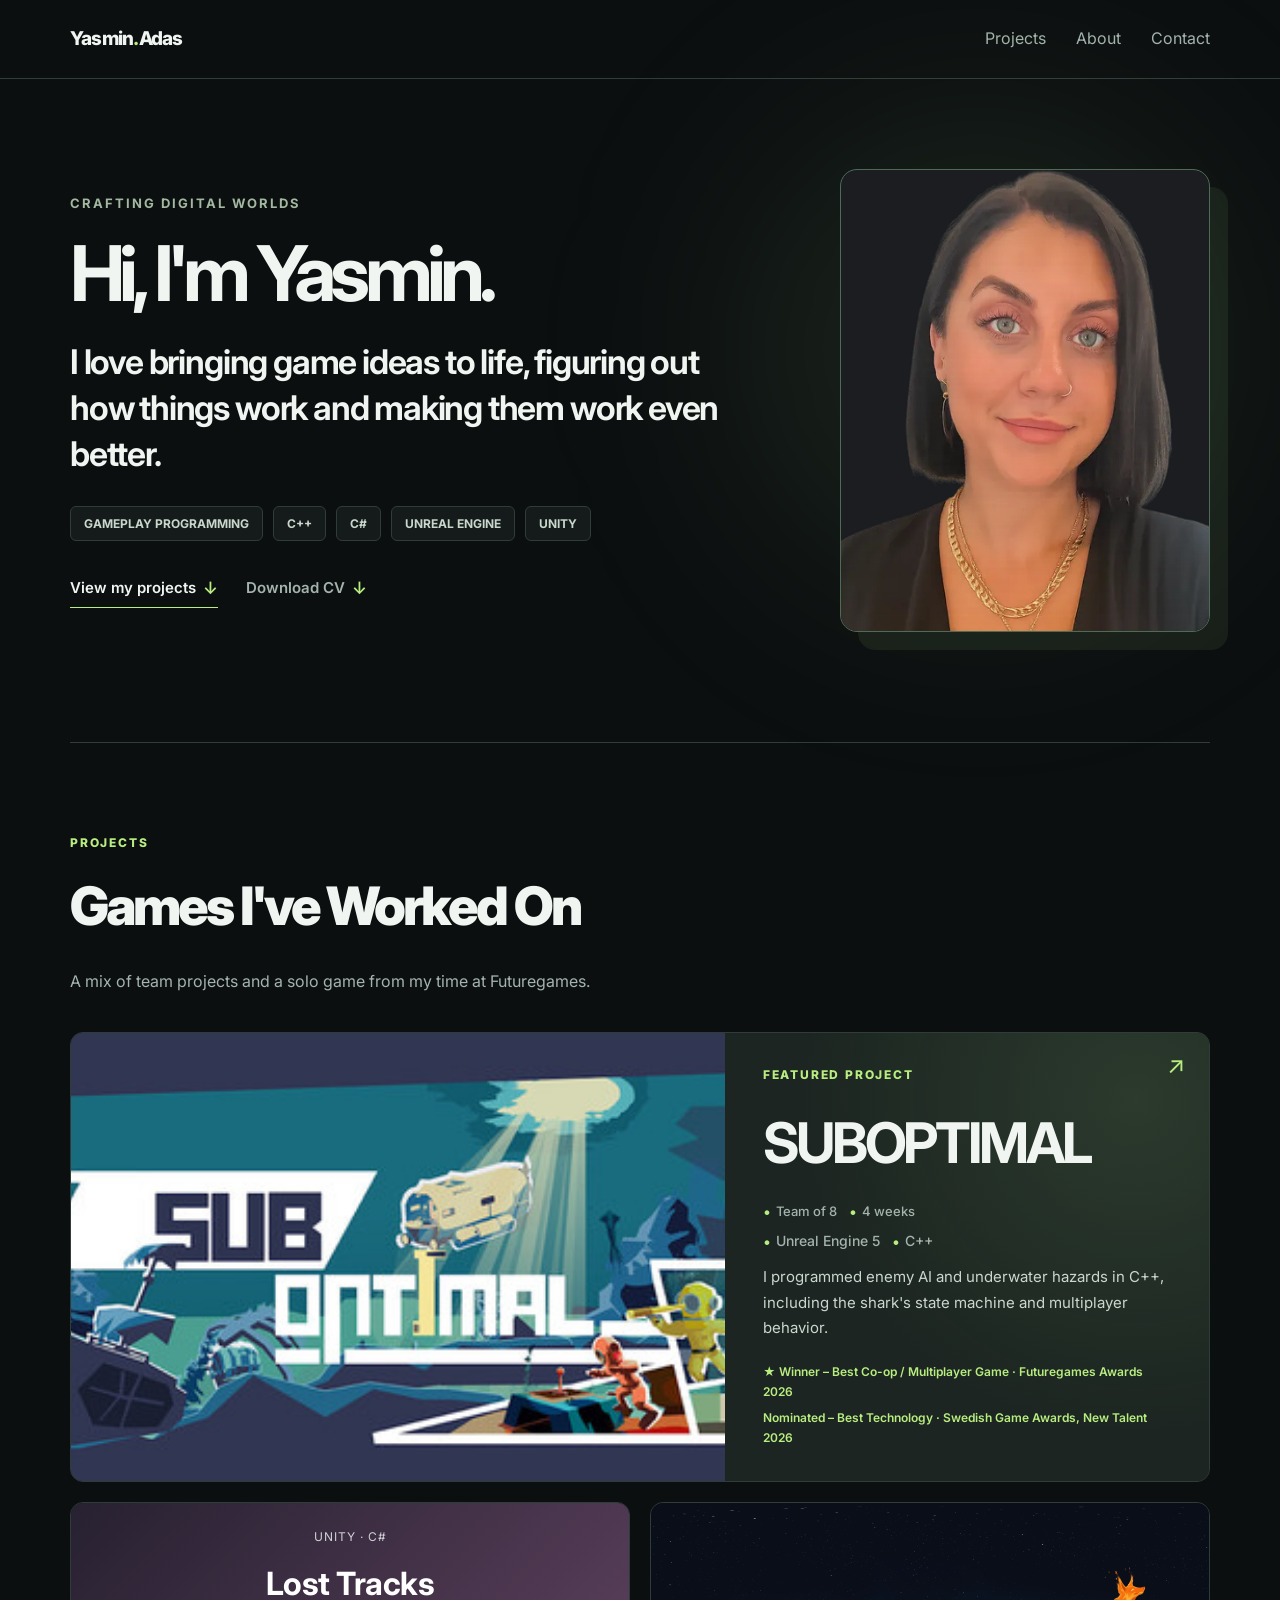
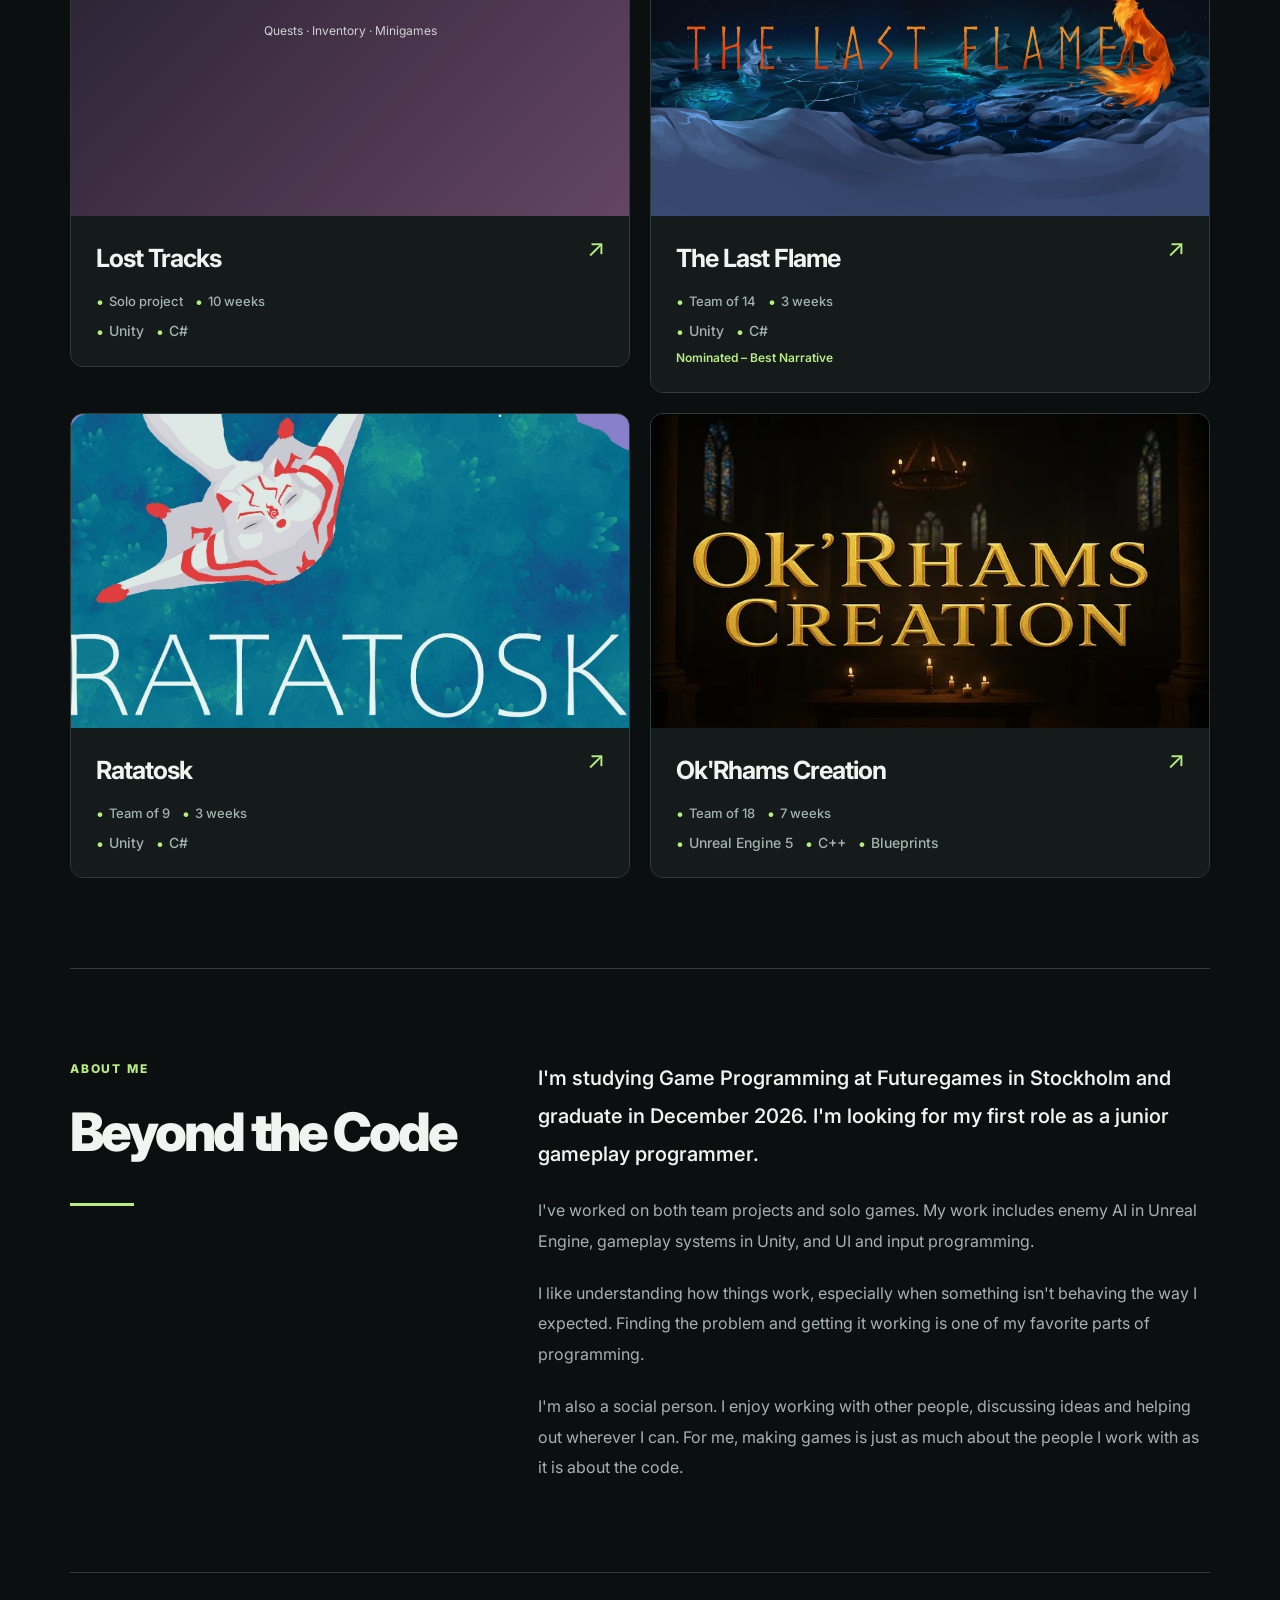
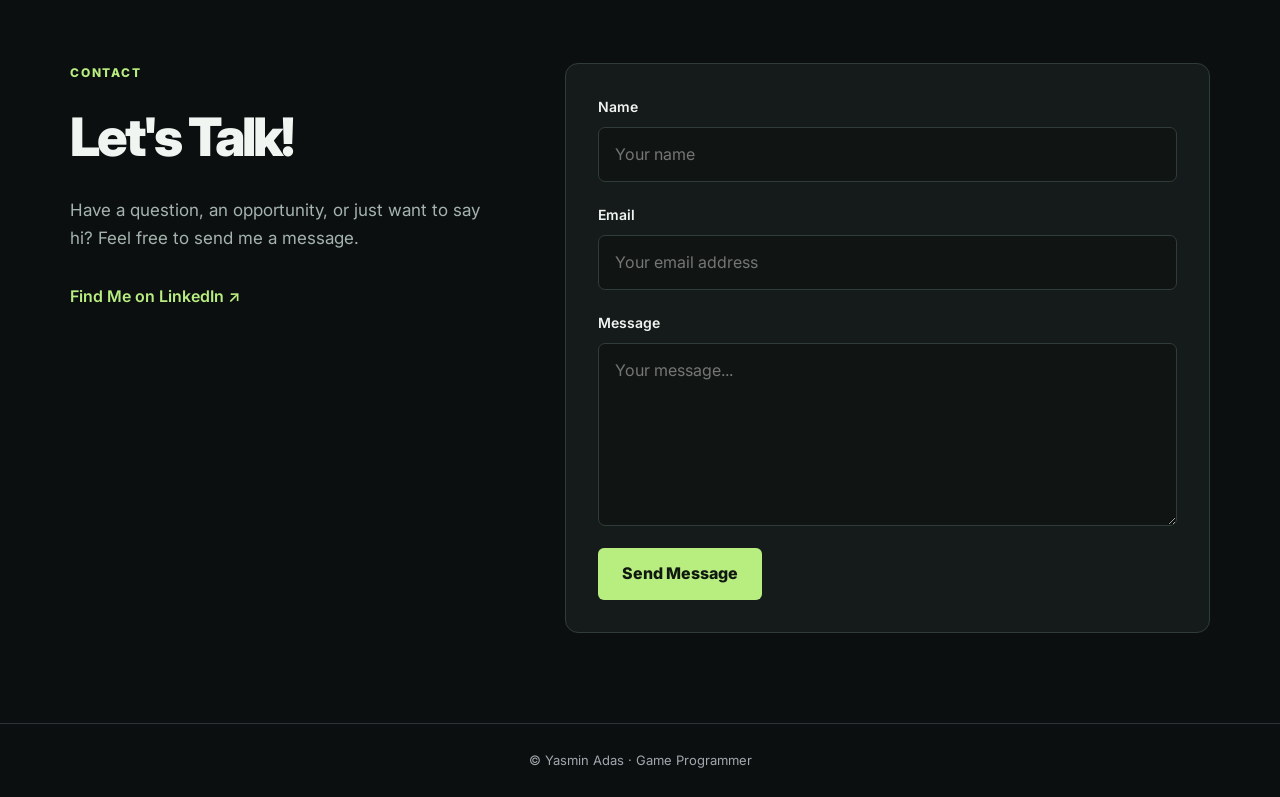
==== commit 32b8900e: "Update homepage introduction" ====
--- a/index.html
+++ b/index.html
@@ -652,7 +652,7 @@
 
             <p class="hero-description">
                 I love bringing game ideas to life, figuring out
-                how things work, and making them work even better.
+                how things work and making them work even better.
             </p>
 
             <div class="hero-tech">
